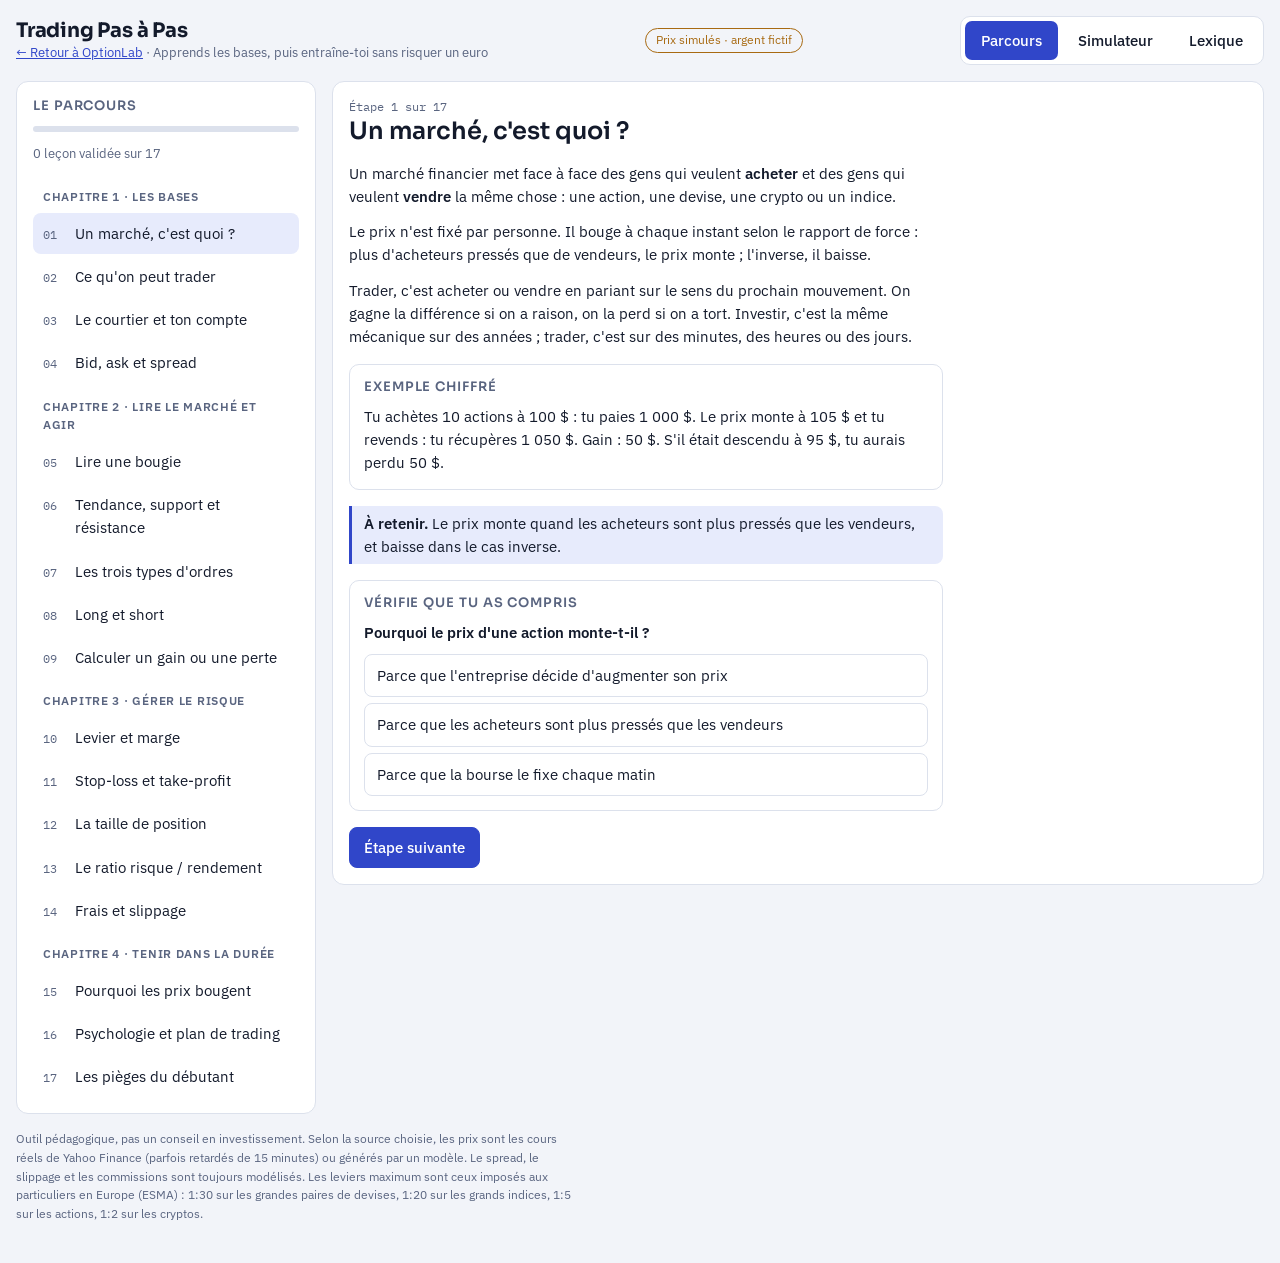
==== frontend/trading.html @ de4be810 "Ajout du simulateur Trading Pas à Pas" ====
<!DOCTYPE html>
<html lang="fr">
<head>
<meta charset="utf-8">
<meta name="viewport" content="width=device-width, initial-scale=1, viewport-fit=cover">
<meta name="description" content="Apprendre les bases du trading pas à pas et s'entraîner sur un simulateur avec les cours réels. Outil éducatif, pas de conseil en investissement.">
<title>Trading Pas à Pas</title>
<link rel="stylesheet" href="https://fonts.googleapis.com/css2?family=Sora:wght@500;600;700&family=IBM+Plex+Sans:wght@400;500;600&family=IBM+Plex+Mono:wght@400;500&display=swap">
<style>
html{-webkit-text-size-adjust:100%}body{margin:0}img{max-width:100%}
/* Layout : un en-tête fin, deux vues (Parcours = liste + leçon ; Simulateur = liste de marchés | graphique + tableaux | ticket d'ordre). */
:root{
  --bg:#f2f4f9; --surface:#ffffff; --ink:#131a2b; --muted:#5a6580; --line:#dce1ec;
  --accent:#3046c9; --accent-soft:#e7ebfc; --on-accent:#ffffff;
  --up:#0b8566; --down:#cf3d36; --warn:#a86a12; --up-soft:#e0f4ee; --down-soft:#fbe7e5;
  --display:"Sora","Segoe UI",system-ui,sans-serif;
  --body:"IBM Plex Sans","Segoe UI",system-ui,sans-serif;
  --mono:"IBM Plex Mono",ui-monospace,Menlo,Consolas,monospace;
}
@media (prefers-color-scheme: dark){ :root:not([data-theme="light"]){
  --bg:#0d1220; --surface:#161d2f; --ink:#e8ecf6; --muted:#94a1be; --line:#273150;
  --accent:#8d9eff; --accent-soft:#202a52; --on-accent:#0d1220;
  --up:#35c69b; --down:#ff7b71; --warn:#f0b860; --up-soft:#12342d; --down-soft:#3d1f22; color-scheme:dark } }
:root[data-theme="dark"]{
  --bg:#0d1220; --surface:#161d2f; --ink:#e8ecf6; --muted:#94a1be; --line:#273150;
  --accent:#8d9eff; --accent-soft:#202a52; --on-accent:#0d1220;
  --up:#35c69b; --down:#ff7b71; --warn:#f0b860; --up-soft:#12342d; --down-soft:#3d1f22; color-scheme:dark }
*{box-sizing:border-box}
body{background:var(--bg);color:var(--ink);font-family:var(--body);font-size:15px;line-height:1.55}
.wrap{max-width:1320px;margin:0 auto;padding-block:16px 40px;padding-left:max(16px,env(safe-area-inset-left,0px));padding-right:max(16px,env(safe-area-inset-right,0px));display:flex;flex-direction:column;gap:16px}
h1,h2,h3{font-family:var(--display);margin:0;text-wrap:balance;line-height:1.2}
h1{font-size:20px;font-weight:700;letter-spacing:-.01em}
h2{font-size:24px;font-weight:600}
h3{font-size:13px;font-weight:600;text-transform:uppercase;letter-spacing:.07em;color:var(--muted)}
p{margin:0}
button{font:inherit;color:inherit;cursor:pointer}
button:focus-visible,input:focus-visible,a:focus-visible{outline:2px solid var(--accent);outline-offset:2px}
.num{font-family:var(--mono);font-variant-numeric:tabular-nums}
.up{color:var(--up)} .down{color:var(--down)} .muted{color:var(--muted)}

header.top{display:flex;flex-wrap:wrap;align-items:center;gap:12px 20px;justify-content:space-between}
.brand{display:flex;flex-direction:column}
.brand small{color:var(--muted);font-size:13px}
nav.views{display:flex;gap:4px;background:var(--surface);border:1px solid var(--line);border-radius:10px;padding:4px}
nav.views button{border:0;background:none;padding:8px 16px;border-radius:7px;font-weight:500}
nav.views button[aria-selected="true"]{background:var(--accent);color:var(--on-accent)}
.sim-tag{font-size:12px;border:1px solid var(--warn);color:var(--warn);border-radius:99px;padding:2px 10px;white-space:nowrap}

[hidden]{display:none!important}
.simview{display:flex;flex-direction:column;gap:16px}
.steps li.chap{font-size:12px;font-weight:600;color:var(--muted);text-transform:uppercase;letter-spacing:.06em;padding:12px 10px 4px}
.key{border-left:3px solid var(--accent);padding:6px 12px;background:var(--accent-soft);border-radius:0 8px 8px 0;max-width:66ch}
details{font-size:13px}
details summary{cursor:pointer;color:var(--accent);font-weight:500}
details dl{margin:8px 0 0;display:grid;grid-template-columns:minmax(110px,auto) 1fr;gap:6px 14px}
details dt{font-weight:600}details dd{margin:0;color:var(--muted)}
.guide{display:flex;flex-wrap:wrap;gap:8px 20px;align-items:center}
.guide ol{list-style:none;margin:0;padding:0;display:flex;flex-wrap:wrap;gap:6px 18px;font-size:13px}
.guide li.ok{color:var(--up)}
.gloss{display:flex;flex-direction:column;gap:14px}
.gloss input{font:inherit;background:var(--bg);color:var(--ink);border:1px solid var(--line);border-radius:8px;padding:9px 12px;max-width:360px;width:100%}
.gloss dl{margin:0;display:grid;grid-template-columns:repeat(auto-fill,minmax(280px,1fr));gap:14px 28px}
.gloss dt{font-weight:600}.gloss dd{margin:0;color:var(--muted)}
.panel{background:var(--surface);border:1px solid var(--line);border-radius:12px;padding:16px;min-width:0}

/* Parcours */
.course{display:grid;grid-template-columns:300px minmax(0,1fr);gap:16px;align-items:start}
.steps{display:flex;flex-direction:column;gap:12px}
.progress{height:6px;background:var(--line);border-radius:99px;overflow:hidden}
.progress i{display:block;height:100%;background:var(--accent);width:0}
.steps ol{list-style:none;margin:0;padding:0;display:flex;flex-direction:column;gap:2px}
.steps li button{width:100%;text-align:left;border:0;background:none;padding:9px 10px;border-radius:8px;display:flex;gap:10px;align-items:baseline}
.steps li button[aria-current="true"]{background:var(--accent-soft)}
.steps .n{font-family:var(--mono);font-size:12px;color:var(--muted);width:22px;flex:none}
.steps .ok{margin-left:auto;color:var(--up);font-weight:600}
.lesson{display:flex;flex-direction:column;gap:16px}
.lesson .body{display:flex;flex-direction:column;gap:12px;max-width:66ch}
.lesson .eyebrow{font-family:var(--mono);font-size:12px;color:var(--muted)}
.lesson b{font-weight:600}
.fig{display:flex;flex-wrap:wrap;gap:16px;align-items:center}
.fig svg{max-width:100%;height:auto;flex:none}
.box{border:1px solid var(--line);border-radius:10px;padding:14px;display:flex;flex-direction:column;gap:10px;max-width:66ch}
.opts{display:flex;flex-direction:column;gap:6px}
.opts button{text-align:left;border:1px solid var(--line);background:var(--surface);border-radius:8px;padding:9px 12px}
.opts button:hover{border-color:var(--accent)}
.opts button.good{border-color:var(--up);background:var(--up-soft)}
.opts button.bad{border-color:var(--down);background:var(--down-soft)}
.row{display:flex;flex-wrap:wrap;gap:8px;align-items:center}
.btn{border:1px solid var(--line);background:var(--surface);border-radius:8px;padding:8px 14px;font-weight:500}
.btn:hover{border-color:var(--accent)}
.btn.primary{background:var(--accent);border-color:var(--accent);color:var(--on-accent)}
.badge{font-size:12px;border-radius:99px;padding:2px 10px;background:var(--accent-soft);color:var(--accent);font-weight:500}
.badge.done{background:var(--up-soft);color:var(--up)}

/* Simulateur */
.account{display:grid;grid-template-columns:repeat(auto-fit,minmax(130px,1fr));gap:12px 20px}
.account div{display:flex;flex-direction:column;min-width:0}
.account span{font-size:12px;color:var(--muted)}
.account strong{font-family:var(--mono);font-variant-numeric:tabular-nums;font-size:17px;font-weight:500}
.sim{display:grid;grid-template-columns:220px minmax(0,1fr) 310px;grid-template-areas:"watch chart ticket" "watch tables ticket";gap:16px;align-items:start}
.watch{grid-area:watch;display:flex;flex-direction:column;gap:10px;padding:12px}
.watch ul{list-style:none;margin:0;padding:0;display:flex;flex-direction:column;gap:2px}
.watch li button{width:100%;border:0;background:none;border-radius:8px;padding:8px;display:grid;grid-template-columns:1fr auto;gap:0 8px;text-align:left}
.watch li button[aria-pressed="true"]{background:var(--accent-soft)}
.watch .nm{font-weight:600} .watch .cl{font-size:12px;color:var(--muted)}
.watch .px{font-family:var(--mono);font-variant-numeric:tabular-nums;text-align:right}
.watch .ch{font-family:var(--mono);font-size:12px;text-align:right}
.chartp{grid-area:chart;display:flex;flex-direction:column;gap:12px}
.chead{display:flex;flex-wrap:wrap;gap:8px 16px;align-items:baseline;justify-content:space-between}
.quote{display:flex;gap:16px;font-family:var(--mono);font-variant-numeric:tabular-nums}
.quote small{font-family:var(--body);color:var(--muted);margin-right:4px}
canvas{width:100%;height:340px;display:block}
.seg{display:inline-flex;border:1px solid var(--line);border-radius:8px;overflow:hidden}
.seg button{border:0;background:var(--surface);padding:6px 11px;font-size:13px;border-left:1px solid var(--line)}
.seg button:first-child{border-left:0}
.seg button[aria-pressed="true"]{background:var(--accent);color:var(--on-accent)}
.seg button:disabled,.watch li button:disabled{opacity:.4;cursor:not-allowed}
.controls{display:flex;flex-wrap:wrap;gap:10px 20px;align-items:center;justify-content:space-between}
.controls label{font-size:12px;color:var(--muted);margin-right:6px}
.event{font-size:13px;border-left:3px solid var(--accent);padding:4px 10px;background:var(--accent-soft);border-radius:0 6px 6px 0}
.ticket{grid-area:ticket;display:flex;flex-direction:column;gap:12px}
.side{display:grid;grid-template-columns:1fr 1fr;gap:6px}
.side button{border:1px solid var(--line);background:var(--surface);border-radius:8px;padding:8px;display:flex;flex-direction:column;align-items:center;font-weight:600}
.side button small{font-family:var(--mono);font-weight:400}
.side button.buy[aria-pressed="true"]{background:var(--up-soft);border-color:var(--up);color:var(--up)}
.side button.sell[aria-pressed="true"]{background:var(--down-soft);border-color:var(--down);color:var(--down)}
.field{display:flex;flex-direction:column;gap:3px}
.field label{font-size:12px;color:var(--muted)}
.field input{font:inherit;font-family:var(--mono);background:var(--bg);color:var(--ink);border:1px solid var(--line);border-radius:8px;padding:8px 10px;width:100%}
.two{display:grid;grid-template-columns:1fr 1fr;gap:8px}
dl.est{margin:0;display:grid;grid-template-columns:1fr auto;gap:4px 12px;font-size:13px}
dl.est dt{color:var(--muted)} dl.est dd{margin:0;font-family:var(--mono);font-variant-numeric:tabular-nums;text-align:right}
.msg{font-size:13px;min-height:1.5em}
.tables{grid-area:tables;display:flex;flex-direction:column;gap:16px}
.tw{overflow-x:auto}
table{border-collapse:collapse;width:100%;font-size:13px}
th{font-weight:500;color:var(--muted);text-align:right;padding:6px 8px;border-bottom:1px solid var(--line);white-space:nowrap}
td{padding:6px 8px;text-align:right;border-bottom:1px solid var(--line);white-space:nowrap;font-family:var(--mono);font-variant-numeric:tabular-nums}
th:first-child,td:first-child{text-align:left}
td.t{font-family:var(--body)}
td .btn{padding:3px 10px;font-size:12px;font-family:var(--body)}
.empty{color:var(--muted);font-size:13px}
footer{color:var(--muted);font-size:12px;max-width:80ch}
@media (max-width:600px){details dl{grid-template-columns:1fr;gap:0}details dd{margin-bottom:8px}}
@media (max-width:1050px){
  .sim{grid-template-columns:minmax(0,1fr);grid-template-areas:"watch" "chart" "ticket" "tables"}
  .watch ul{flex-direction:row;overflow-x:auto;gap:6px;padding-bottom:4px}
  .watch li{flex:none;min-width:150px}
  .course{grid-template-columns:minmax(0,1fr)}
  canvas{height:280px}
}
</style>

</head>
<body>
<div class="wrap">
  <header class="top">
    <div class="brand">
      <h1>Trading Pas à Pas</h1>
      <small><a href="/" style="color:var(--accent)">← Retour à OptionLab</a> · Apprends les bases, puis entraîne-toi sans risquer un euro</small>
    </div>
    <span class="sim-tag" id="srctag">Prix simulés · argent fictif</span>
    <nav class="views" role="tablist" aria-label="Vues">
      <button role="tab" id="tab-parcours" data-view="parcours" aria-selected="true">Parcours</button>
      <button role="tab" id="tab-simulateur" data-view="simulateur" aria-selected="false">Simulateur</button>
      <button role="tab" id="tab-lexique" data-view="lexique" aria-selected="false">Lexique</button>
    </nav>
  </header>

  <!-- PARCOURS -->
  <main id="view-parcours" class="course">
    <aside class="panel steps">
      <h3>Le parcours</h3>
      <div class="progress" aria-hidden="true"><i id="prog"></i></div>
      <div class="muted" id="progtxt" style="font-size:13px"></div>
      <ol id="steplist"></ol>
    </aside>
    <article class="panel lesson" id="lesson"></article>
  </main>

  <!-- SIMULATEUR -->
  <main id="view-lexique" class="panel gloss" hidden>
    <div><h2>Lexique</h2><p class="muted">Tous les mots du trading, expliqués en une phrase.</p></div>
    <input id="gq" type="search" placeholder="Chercher un mot (ex. marge, pip, spread)" aria-label="Chercher un mot">
    <dl id="glist"></dl>
  </main>

  <main id="view-simulateur" class="simview" hidden>
    <section class="panel guide" id="guide"></section>
    <section class="panel account" aria-label="Compte">
      <div><span>Solde</span><strong id="a-bal"></strong></div>
      <div><span>Équité (solde + P&amp;L latent)</span><strong id="a-eq"></strong></div>
      <div><span>P&amp;L latent</span><strong id="a-pnl"></strong></div>
      <div><span>Marge utilisée</span><strong id="a-used"></strong></div>
      <div><span>Marge libre</span><strong id="a-free"></strong></div>
      <div><span>Niveau de marge</span><strong id="a-lvl"></strong></div>
      <details style="grid-column:1/-1"><summary>Comprendre ces chiffres</summary><dl>
        <dt>Solde</dt><dd>L'argent de ton compte, sans compter les positions ouvertes. Il ne change que lorsque tu clôtures un trade ou paies des frais.</dd>
        <dt>Équité</dt><dd>Ce que vaudrait ton compte si tu fermais tout maintenant : solde + P&amp;L latent.</dd>
        <dt>P&amp;L latent</dt><dd>Le gain ou la perte de tes positions encore ouvertes. Il bouge à chaque variation de prix.</dd>
        <dt>Marge utilisée</dt><dd>La somme bloquée par le courtier pour garantir tes positions : valeur de la position ÷ levier.</dd>
        <dt>Marge libre</dt><dd>Équité − marge utilisée. C'est ce qu'il te reste pour ouvrir d'autres positions.</dd>
        <dt>Niveau de marge</dt><dd>Équité ÷ marge utilisée. Sous 100 %, tu ne peux plus rien ouvrir. Sous 50 %, le courtier ferme tout : c'est l'appel de marge.</dd>
      </dl></details>
    </section>

    <div class="sim">
      <aside class="panel watch">
        <h3>Marchés</h3>
        <ul id="watchlist"></ul>
      </aside>

      <section class="panel chartp">
        <div class="chead">
          <div><h2 id="c-name" style="font-size:19px"></h2><span class="muted" id="c-sub" style="font-size:13px"></span></div>
          <div class="quote">
            <span><small>Vente (bid)</small><span id="c-bid" class="down"></span></span>
            <span><small>Achat (ask)</small><span id="c-ask" class="up"></span></span>
            <span><small>Spread</small><span id="c-sp"></span></span>
          </div>
        </div>
        <canvas id="cv" aria-label="Graphique en bougies de 5 minutes"></canvas>
        <div class="controls">
          <div><label>Source des prix</label>
            <span class="seg" id="mode">
              <button data-m="live" aria-pressed="false" disabled>Cours réels</button><button data-m="replay" aria-pressed="false" disabled>Replay réel</button><button data-m="sim" aria-pressed="true">Simulé</button>
            </span>
          </div>
          <div id="speedbox"><label>Vitesse</label>
            <span class="seg" id="speed">
              <button data-s="0">Pause</button><button data-s="1">1 min/s</button><button data-s="5">5 min/s</button><button data-s="30">30 min/s</button>
            </span>
          </div>
          <div id="scenbox"><label>Scénario sur ce marché</label>
            <span class="seg" id="scen">
              <button data-k="trend">Tendance</button><button data-k="news">Annonce</button><button data-k="crash">Krach</button><button data-k="calm">Calme</button>
            </span>
          </div>
          <span class="num muted" id="clock" style="font-size:13px"></span>
        </div>
        <p class="muted" id="modenote" style="font-size:13px">Recherche des cours réels…</p>
        <div class="event" id="event" aria-live="polite">Le marché tourne. Choisis un marché à gauche et passe ton premier ordre à droite.</div>
      </section>

      <aside class="panel ticket">
        <h3>Passer un ordre</h3>
        <div class="side">
          <button class="buy" id="t-buy" aria-pressed="true">Acheter<small id="t-ask"></small></button>
          <button class="sell" id="t-sell" aria-pressed="false">Vendre<small id="t-bid"></small></button>
        </div>
        <span class="seg" id="otype" style="align-self:flex-start">
          <button data-t="market" aria-pressed="true">Au marché</button><button data-t="limit" aria-pressed="false">Limite</button><button data-t="stop" aria-pressed="false">Stop</button>
        </span>
        <div class="field"><label for="t-qty" id="t-qtyl">Quantité</label><input id="t-qty" inputmode="decimal"></div>
        <div class="field" id="t-pxf" hidden><label for="t-px">Prix de déclenchement</label><input id="t-px" inputmode="decimal"></div>
        <div class="two">
          <div class="field"><label for="t-sl">Stop-loss (optionnel)</label><input id="t-sl" inputmode="decimal"></div>
          <div class="field"><label for="t-tp">Take-profit (optionnel)</label><input id="t-tp" inputmode="decimal"></div>
        </div>
        <button class="btn" id="t-size">Calculer la taille pour risquer 1 %</button>
        <dl class="est">
          <dt>Valeur de la position</dt><dd id="e-not"></dd>
          <dt id="e-ml">Marge requise</dt><dd id="e-mar"></dd>
          <dt>Commission</dt><dd id="e-com"></dd>
          <dt>Coût du spread</dt><dd id="e-spc"></dd>
          <dt>Perte si le stop est touché</dt><dd id="e-risk"></dd>
        </dl>
        <button class="btn primary" id="t-go">Envoyer l'ordre</button>
        <button class="btn" id="t-apply" hidden>Appliquer SL / TP à ma position</button>
        <div class="msg" id="t-msg" aria-live="polite"></div>
        <details><summary>Comment remplir ce ticket ?</summary><dl style="grid-template-columns:1fr;gap:0">
          <dt>1. Le sens</dt><dd style="margin-bottom:8px">Acheter si tu penses que le prix va monter, Vendre si tu penses qu'il va baisser.</dd>
          <dt>2. Le type</dt><dd style="margin-bottom:8px">Au marché : tout de suite. Limite : à un meilleur prix que l'actuel. Stop : si le prix franchit un niveau.</dd>
          <dt>3. Le stop-loss</dt><dd style="margin-bottom:8px">Le prix où tu acceptes d'avoir eu tort. Sous le prix pour un achat, au-dessus pour une vente.</dd>
          <dt>4. La quantité</dt><dd style="margin-bottom:8px">Clique sur « Calculer la taille » : elle est choisie pour que le stop te coûte 1 % du compte.</dd>
          <dt>5. Le take-profit</dt><dd>Ton objectif de gain. Vise au moins deux fois la distance du stop.</dd>
        </dl></details>
      </aside>

      <div class="tables">
        <section class="panel"><div class="row" style="justify-content:space-between;margin-bottom:8px"><h3>Positions ouvertes</h3></div><div class="tw" id="postab"></div></section>
        <section class="panel"><h3 style="margin-bottom:8px">Ordres en attente</h3><div class="tw" id="ordtab"></div></section>
        <section class="panel"><div class="row" style="justify-content:space-between;margin-bottom:8px"><h3>Journal de trading</h3><button class="btn" id="reset" style="font-size:12px;padding:4px 10px">Remettre le compte à 10 000 $</button></div><div class="tw" id="jtab"></div></section>
      </div>
    </div>
  </main>

  <footer>Outil pédagogique, pas un conseil en investissement. Selon la source choisie, les prix sont les cours réels de Yahoo Finance (parfois retardés de 15 minutes) ou générés par un modèle. Le spread, le slippage et les commissions sont toujours modélisés. Les leviers maximum sont ceux imposés aux particuliers en Europe (ESMA) : 1:30 sur les grandes paires de devises, 1:20 sur les grands indices, 1:5 sur les actions, 1:2 sur les cryptos.</footer>
</div>

<script>
"use strict";
const $=id=>document.getElementById(id);
const store={get(k,d){try{const v=localStorage.getItem(k);return v?JSON.parse(v):d}catch(e){return d}},set(k,v){try{localStorage.setItem(k,JSON.stringify(v))}catch(e){}}};

/* ---------- Marchés ---------- */
const INS=[
 {id:"AAPL",name:"Apple",cls:"Action",p0:230,vol:.28,sp:2,lev:5,com:.001,step:1,dec:2,unit:"actions",q0:10},
 {id:"NVDA",name:"Nvidia",cls:"Action",p0:140,vol:.45,sp:2.5,lev:5,com:.001,step:1,dec:2,unit:"actions",q0:10},
 {id:"SPX",name:"S&P 500",cls:"Indice (CFD)",p0:6000,vol:.15,sp:1,lev:20,com:0,step:.1,dec:1,unit:"contrats",q0:1},
 {id:"EURUSD",name:"EUR/USD",cls:"Forex",p0:1.085,vol:.07,sp:.8,lev:30,com:0,step:1000,dec:5,unit:"unités (100 000 = 1 lot)",q0:10000},
 {id:"GBPUSD",name:"GBP/USD",cls:"Forex",p0:1.27,vol:.08,sp:1.2,lev:30,com:0,step:1000,dec:5,unit:"unités (100 000 = 1 lot)",q0:10000},
 {id:"BTCUSD",name:"Bitcoin",cls:"Crypto",p0:95000,vol:.55,sp:4,lev:2,com:.001,step:.001,dec:1,unit:"BTC",q0:.05},
 {id:"ETHUSD",name:"Ethereum",cls:"Crypto",p0:3200,vol:.7,sp:5,lev:2,com:.001,step:.01,dec:2,unit:"ETH",q0:1}
];
const M={};
const gauss=()=>{let u=0,v=0;while(!u)u=Math.random();v=Math.random();return Math.sqrt(-2*Math.log(u))*Math.cos(2*Math.PI*v)};
const CAND=5, HIST=80, START=9*60+30;
const S={bal:10000,pos:{},orders:[],journal:[],sel:"AAPL",speed:1,tick:0,side:1,type:"market",oid:1,dirty:true};
let flags=store.get("tpp-flags",{}), done=store.get("tpp-done",{});

let MODE="sim",HAVE=false,T0=0;const DATA={};
const YT={AAPL:"AAPL",NVDA:"NVDA",SPX:"^GSPC",EURUSD:"EURUSD=X",GBPUSD:"GBPUSD=X",BTCUSD:"BTC-USD",ETHUSD:"ETH-USD"};
const dfull=new Intl.DateTimeFormat("fr-FR",{timeZone:"Europe/Paris",weekday:"short",day:"numeric",month:"short",hour:"2-digit",minute:"2-digit"});
const dhm=new Intl.DateTimeFormat("fr-FR",{timeZone:"Europe/Paris",hour:"2-digit",minute:"2-digit"});
function initMarket(i){M[i.id]=Object.assign({},i,{sig:i.vol/Math.sqrt(252*390)});resetMarket(M[i.id])}
function resetMarket(m){
  Object.assign(m,{mid:m.p0,volM:1,drift:0,sd:0,sv:1,st:0,candles:[],cur:null,ri:0,lastT:0,gap:false});
  const d=DATA[m.id];
  if(MODE==="sim"){for(let t=-HIST*CAND;t<0;t++)stepPrice(m,t)}
  else if(d){let end=d.t.length;if(MODE==="replay"){end=0;while(end<d.t.length&&d.t[end]<=T0)end++;end=Math.max(1,end)}
    for(;m.ri<end;m.ri++)applyBar(m,m.ri)}
  else{quote(m);m.cur={t:0,lab:"",o:m.mid,h:m.mid,l:m.mid,c:m.mid}}
  m.open=m.mid;
}
/* Une bougie réelle d'une minute : met à jour la bougie de 5 min affichée et renvoie les prix traversés dans l'ordre. */
function applyBar(m,i){
  const d=DATA[m.id],t=d.t[i],o=d.o[i],h=d.h[i],l=d.l[i],c=d.c[i],b=Math.floor(t/300);
  if(!m.cur||m.cur.b!==b){if(m.cur)m.candles.push(m.cur);if(m.candles.length>300)m.candles.shift();m.cur={b,t,lab:dhm.format(new Date(b*300000)),o,h,l,c}}
  else{m.cur.h=Math.max(m.cur.h,h);m.cur.l=Math.min(m.cur.l,l);m.cur.c=c}
  const v=(h-l)/(c*m.sig*1.6);m.volM=Math.min(4,Math.max(.7,.7*m.volM+.3*(v||.7)));
  m.gap=m.lastT>0&&t-m.lastT>1800;m.lastT=t;m.mid=c;quote(m);
  return c>=o?[o,l,h,c]:[o,h,l,c];
}
function feed(m,i,closeOnly){const ps=applyBar(m,i);for(const p of closeOnly?[ps[3]]:ps){m.mid=p;quote(m);processMarket(m)}}
function replayTick(){
  const s=M[S.sel],ds=DATA[s.id];
  if(s.ri>=ds.t.length){setSpeed(0);say("Fin de l'historique disponible pour "+s.name+". Choisis un autre marché ou repasse en cours réels.");return false}
  S.now=ds.t[s.ri];
  for(const i of INS){const m=M[i.id],d=DATA[i.id];if(!d)continue;while(m.ri<d.t.length&&d.t[m.ri]<=S.now){feed(m,m.ri);m.ri++}}
  if(s.gap)say("Nouvelle séance sur "+s.name+" : le prix rouvre à "+px(s,s.mid)+". L'écart avec la clôture précédente est un gap réel.");
  return true;
}
const closed=m=>MODE==="live"&&S.now-m.lastT>1800;
const CLOSEDMSG="Ce marché est fermé en ce moment : aucun ordre au marché ne peut être exécuté. Choisis une crypto (ouverte 24 h/24), place un ordre limite, ou passe en Replay réel.";
function stepPrice(m,t){
  m.volM=Math.min(4,Math.max(.4,m.volM+.04*(1-m.volM)+.05*gauss()));
  if(Math.random()<.005)m.drift=m.sig*.05*gauss();
  let r=m.drift+m.sig*m.volM*(m.st>0?m.sv:1)*gauss();
  if(m.st>0){r+=m.sd;m.st--}
  if(Math.random()<.002){r+=m.sig*(4+6*Math.random())*(Math.random()<.5?-1:1);m.volM=Math.min(4,m.volM+1)}
  m.mid*=Math.exp(r);
  quote(m);
  if(!m.cur||t%CAND===0){if(m.cur)m.candles.push(m.cur);if(m.candles.length>300)m.candles.shift();m.cur={t,lab:hhmm(t),o:m.mid,h:m.mid,l:m.mid,c:m.mid}}
  m.cur.h=Math.max(m.cur.h,m.mid);m.cur.l=Math.min(m.cur.l,m.mid);m.cur.c=m.mid;
}
function quote(m){const hs=m.mid*m.sp/2e4*Math.max(.7,m.volM*(m.st>0?m.sv:1));m.bid=m.mid-hs;m.ask=m.mid+hs}

/* ---------- Formats ---------- */
const money=n=>(n<0?"−":"")+Math.abs(n).toLocaleString("fr-FR",{minimumFractionDigits:2,maximumFractionDigits:2})+" $";
const px=(m,v)=>v==null?"":v.toLocaleString("fr-FR",{minimumFractionDigits:m.dec,maximumFractionDigits:m.dec});
const stepDec=m=>(String(m.step).split(".")[1]||"").length;
const rq=(m,q)=>+(Math.round(q/m.step)*m.step).toFixed(stepDec(m));
const qf=(m,q)=>Math.abs(q).toLocaleString("fr-FR",{maximumFractionDigits:stepDec(m)});
const parse=s=>{const v=parseFloat(String(s).replace(/\s/g,"").replace(",","."));return isFinite(v)?v:NaN};
const clock=t=>{if(MODE!=="sim")return dfull.format(new Date(S.now*1000));const mn=START+t,d=Math.floor(mn/1440)+1,h=Math.floor(mn%1440/60),mi=mn%60;return "Jour "+d+" · "+String(h).padStart(2,"0")+":"+String(mi).padStart(2,"0")};
const hhmm=t=>{const mn=((START+t)%1440+1440)%1440;return String(Math.floor(mn/60)).padStart(2,"0")+":"+String(mn%60).padStart(2,"0")};

/* ---------- Compte ---------- */
const upnl=(m,p)=>p.q>0?(m.bid-p.avg)*p.q:(m.ask-p.avg)*p.q;
const totalPnl=()=>Object.keys(S.pos).reduce((a,k)=>a+upnl(M[k],S.pos[k]),0);
const equity=()=>S.bal+totalPnl();
const used=()=>Object.keys(S.pos).reduce((a,k)=>a+Math.abs(S.pos[k].q)*M[k].mid/M[k].lev,0);
function marginAfter(m,q){const p=S.pos[m.id],old=p?p.q:0,nw=old+q;return used()-Math.abs(old)*m.mid/m.lev+Math.abs(nw)*m.mid/m.lev}
function reduces(m,q){const p=S.pos[m.id];return p&&Math.sign(p.q)!==Math.sign(q)&&Math.abs(q)<=Math.abs(p.q)+1e-9}
function flag(k){if(!flags[k]){flags[k]=1;store.set("tpp-flags",flags);renderCourse();renderGuide()}}
function say(t){$("event").textContent=clock(S.tick)+" — "+t}

function exec(m,q,base,reason,slip){
  const sg=Math.sign(q);
  const fill=base+(slip?sg*m.mid*m.sp/1e4*.5*Math.random()*m.volM:0);
  const com=m.com?Math.max(1,Math.abs(q)*fill*m.com):0;
  const p=S.pos[m.id];let pnl=null;const avg0=p?p.avg:0,not=Math.abs(q)*fill;
  if(!p)S.pos[m.id]={q,avg:fill,sl:null,tp:null};
  else if(Math.sign(p.q)===sg){p.avg=(p.avg*p.q+fill*q)/(p.q+q);p.q=rq(m,p.q+q)}
  else{
    const c=Math.min(Math.abs(q),Math.abs(p.q));pnl=(fill-p.avg)*c*Math.sign(p.q);S.bal+=pnl;
    const rest=rq(m,p.q+q);
    if(Math.abs(rest)<1e-9)delete S.pos[m.id];
    else if(Math.sign(rest)===Math.sign(p.q))p.q=rest;
    else S.pos[m.id]={q:rest,avg:fill,sl:null,tp:null};
  }
  S.bal-=com;
  S.journal.unshift({t:S.tick,ts:clock(),id:m.id,q,fill,com,pnl,reason});if(S.journal.length>60)S.journal.pop();
  S.dirty=true;
  const u=m.cls==="Forex"?"":" "+(m.unit.split(" ")[0]),comT=com?" Commission : "+money(com)+".":" Pas de commission : le courtier se paie avec le spread.";
  if(pnl===null){const per=m.cls==="Forex"?"Chaque pip (0,0001) te fait gagner ou perdre "+money(Math.abs(q)*.0001):"Chaque variation de "+(m.dec>=2?"1 $":"1 point")+" du prix te fait gagner ou perdre "+money(Math.abs(q));
    S.exp="Tu as "+(sg>0?"acheté ":"vendu à découvert ")+qf(m,q)+u+" "+m.name+" à "+px(m,fill)+". Valeur de la position : "+money(not)+", marge bloquée : "+money(not/m.lev)+" (levier 1:"+m.lev+")."+comT+" "+per+". Ton P&L démarre en négatif : c'est le spread."}
  else S.exp="Tu as "+(sg>0?"racheté ":"vendu ")+qf(m,q)+u+" "+m.name+" à "+px(m,fill)+" (entrée à "+px(m,avg0)+"). Résultat : "+(sg<0?"("+px(m,fill)+" − "+px(m,avg0)+")":"("+px(m,avg0)+" − "+px(m,fill)+")")+" × "+qf(m,q)+" = "+money(pnl)+"."+comT+" Ce résultat est maintenant dans ton solde.";
  if(pnl!==null)flag("close");
  const np=S.pos[m.id];if(np&&np.q<0)flag("short");
  if(Object.keys(S.pos).reduce((a,k)=>a+Math.abs(S.pos[k].q)*M[k].mid,0)>equity())flag("lev");
  return fill;
}
function setProt(m,sl,tp){const p=S.pos[m.id];if(!p)return;if(sl!=null){p.sl=sl;flag("sltp")}if(tp!=null)p.tp=tp;S.dirty=true}

function processMarket(m){
  for(const o of S.orders.slice()){
    if(o.id!==m.id)continue;
    const buy=o.q>0;let hit=false,base=0,slip=false;
    if(o.type==="limit"){if(buy?m.ask<=o.px:m.bid>=o.px){hit=true;base=o.px}}
    else{if(buy?m.ask>=o.px:m.bid<=o.px){hit=true;base=buy?Math.max(m.ask,o.px):Math.min(m.bid,o.px);slip=true}}
    if(!hit)continue;
    S.orders.splice(S.orders.indexOf(o),1);S.dirty=true;
    if(!reduces(m,o.q)&&marginAfter(m,o.q)>equity()){say("Ordre "+(o.type==="limit"?"limite":"stop")+" sur "+m.name+" annulé : marge insuffisante au déclenchement.");continue}
    const f=exec(m,o.q,base,o.type==="limit"?"Ordre limite":"Ordre stop",slip);
    const p=S.pos[m.id];if(p&&Math.sign(p.q)===Math.sign(o.q))setProt(m,o.sl,o.tp);
    say("Ordre "+(o.type==="limit"?"limite":"stop")+" déclenché. "+S.exp);
  }
  const p=S.pos[m.id];if(!p)return;
  const long=p.q>0,ref=long?m.bid:m.ask;
  if(p.sl!=null&&(long?ref<=p.sl:ref>=p.sl)){
    const sl=p.sl,f=exec(m,-p.q,ref,"Stop-loss",true);
    say("Stop-loss touché sur "+m.name+" (stop demandé à "+px(m,sl)+", obtenu à "+px(m,f)+" : l'écart est le slippage). "+S.exp);
  }else if(p.tp!=null&&(long?ref>=p.tp:ref<=p.tp)){
    exec(m,-p.q,p.tp,"Take-profit",false);say("Take-profit atteint sur "+m.name+". "+S.exp);
  }
}
function checkMargin(){
  const u=used();if(u<=0)return;
  if(equity()/u<.5){
    for(const k of Object.keys(S.pos)){const m=M[k],p=S.pos[k];exec(m,-p.q,p.q>0?m.bid:m.ask,"Liquidation",true)}
    S.orders=[];S.dirty=true;
    say("Appel de marge : ton équité est passée sous 50 % de la marge utilisée. Le courtier a fermé toutes tes positions.");
  }
}

/* ---------- Boucle ---------- */
let acc=0;
setInterval(()=>{
  acc+=S.speed*.1;let n=0;
  if(MODE==="live"){acc=0;return}
  while(acc>=1&&n<10){acc--;n++;if(MODE==="sim"){for(const i of INS){stepPrice(M[i.id],S.tick);processMarket(M[i.id])}}else if(!replayTick()){acc=0;break}S.tick++;checkMargin()}
  if(n&&!$("view-simulateur").hidden)render();
},100);

/* ---------- Rendu simulateur ---------- */
function buildWatch(){
  $("watchlist").innerHTML=INS.map(i=>`<li><button data-id="${i.id}" aria-pressed="${i.id===S.sel}"${MODE!=="sim"&&!DATA[i.id]?" disabled":""}><span class="nm">${i.name}</span><span class="px" id="w-px-${i.id}"></span><span class="cl">${i.cls}</span><span class="ch" id="w-ch-${i.id}"></span></button></li>`).join("");
}
function render(){
  const m=M[S.sel];
  for(const i of INS){const x=M[i.id],ch=(x.mid/x.open-1)*100;$("w-px-"+i.id).textContent=px(x,x.mid);const e=$("w-ch-"+i.id);e.textContent=(ch>=0?"+":"−")+Math.abs(ch).toFixed(2).replace(".",",")+" %";e.className="ch "+(ch>=0?"up":"down")}
  const eq=equity(),u=used(),pl=totalPnl();
  $("a-bal").textContent=money(S.bal);$("a-eq").textContent=money(eq);
  $("a-pnl").textContent=money(pl);$("a-pnl").className=pl>=0?"up":"down";
  $("a-used").textContent=money(u);$("a-free").textContent=money(eq-u);
  const lv=$("a-lvl");lv.textContent=u>0?Math.round(eq/u*100).toLocaleString("fr-FR")+" %":"—";lv.className=u>0&&eq/u<1?"down":"";
  $("c-name").textContent=m.name;$("c-sub").textContent=m.cls+" · levier max 1:"+m.lev+" · bougies de 5 min"+(MODE==="live"?(closed(m)?" · marché fermé, dernier cours "+dfull.format(new Date(m.lastT*1000)):" · cours réel de "+dhm.format(new Date(m.lastT*1000))):MODE==="replay"?" · replay de cours réels":" · prix simulés");
  $("c-bid").textContent=px(m,m.bid);$("c-ask").textContent=px(m,m.ask);$("c-sp").textContent=px(m,m.ask-m.bid);
  $("t-ask").textContent=px(m,m.ask);$("t-bid").textContent=px(m,m.bid);
  $("clock").textContent=clock(S.tick);
  draw();estimate();tables();
}
function draw(){
  const m=M[S.sel],c=$("cv"),g=c.getContext("2d"),dpr=window.devicePixelRatio||1,W=c.clientWidth,H=c.clientHeight;
  if(!W)return;
  if(c.width!==Math.round(W*dpr)||c.height!==Math.round(H*dpr)){c.width=Math.round(W*dpr);c.height=Math.round(H*dpr)}
  g.setTransform(dpr,0,0,dpr,0,0);g.clearRect(0,0,W,H);
  const cs=getComputedStyle(document.documentElement),col=n=>cs.getPropertyValue(n).trim();
  const padR=70,padB=22,padT=10,pw=W-padR,ph=H-padT-padB;
  const n=Math.max(20,Math.min(Math.floor(pw/9),m.candles.length));
  const data=m.candles.slice(-n).concat([m.cur]);
  let lo=Infinity,hi=-Infinity;for(const d of data){lo=Math.min(lo,d.l);hi=Math.max(hi,d.h)}
  const p=S.pos[m.id];if(p){lo=Math.min(lo,p.avg);hi=Math.max(hi,p.avg)}
  const pad=(hi-lo)*.08||m.mid*.001;lo-=pad;hi+=pad;
  const y=v=>padT+(hi-v)/(hi-lo)*ph,bw=pw/data.length;
  g.font="11px "+(col("--mono")||"monospace");g.textBaseline="middle";
  g.strokeStyle=col("--line");g.fillStyle=col("--muted");g.lineWidth=1;
  for(let i=0;i<=4;i++){const v=lo+(hi-lo)*i/4,yy=Math.round(y(v))+.5;g.beginPath();g.moveTo(0,yy);g.lineTo(pw,yy);g.stroke();g.textAlign="left";g.fillText(px(m,v),pw+6,Math.min(H-padB-6,Math.max(8,yy)))}
  g.textAlign="center";g.textBaseline="alphabetic";
  const every=Math.ceil(70/bw);
  data.forEach((d,i)=>{if(i%every===0&&i*bw>20&&i*bw<pw-20)g.fillText(d.lab,i*bw+bw/2,H-6)});
  const upc=col("--up"),dnc=col("--down");
  data.forEach((d,i)=>{const x=i*bw+bw/2,cc=d.c>=d.o?upc:dnc;g.strokeStyle=cc;g.fillStyle=cc;
    g.beginPath();g.moveTo(Math.round(x)+.5,y(d.h));g.lineTo(Math.round(x)+.5,y(d.l));g.stroke();
    const t=y(Math.max(d.o,d.c)),b=y(Math.min(d.o,d.c));g.fillRect(x-bw*.32,t,bw*.64,Math.max(1,b-t))});
  const line=(v,c2,label,dash)=>{if(v==null||v<lo||v>hi)return;const yy=Math.round(y(v))+.5;g.save();g.strokeStyle=c2;g.setLineDash(dash||[]);g.beginPath();g.moveTo(0,yy);g.lineTo(pw,yy);g.stroke();g.restore();g.fillStyle=c2;g.textAlign="left";g.textBaseline="bottom";g.fillText(label,4,yy-2)};
  if(p){line(p.avg,col("--accent"),"Prix d'entrée "+px(m,p.avg));line(p.sl,dnc,"Stop-loss "+px(m,p.sl),[5,4]);line(p.tp,upc,"Take-profit "+px(m,p.tp),[5,4])}
  for(const o of S.orders)if(o.id===m.id)line(o.px,col("--muted"),(o.type==="limit"?"Limite ":"Stop ")+(o.q>0?"achat ":"vente ")+px(m,o.px),[2,4]);
  const yy=y(m.mid);g.fillStyle=col("--ink");g.fillRect(pw+2,yy-9,padR-4,18);g.fillStyle=col("--surface");g.textAlign="left";g.textBaseline="middle";g.fillText(px(m,m.mid),pw+6,yy);
}
function ticket(){
  const m=M[S.sel],qty=parse($("t-qty").value),p=parse($("t-px").value),sl=parse($("t-sl").value),tp=parse($("t-tp").value);
  const ref=S.type==="market"?(S.side>0?m.ask:m.bid):p;
  return {m,qty,p,sl,tp,ref};
}
function estimate(){
  const {m,qty,sl,ref}=ticket(),ok=qty>0&&ref>0;
  $("e-ml").textContent="Marge requise (levier 1:"+m.lev+")";
  $("e-not").textContent=ok?money(qty*ref):"—";
  $("e-mar").textContent=ok?money(qty*ref/m.lev):"—";
  $("e-com").textContent=ok?(m.com?money(Math.max(1,qty*ref*m.com)):"0,00 $ (payée via le spread)"):"—";
  $("e-spc").textContent=qty>0?money(qty*(m.ask-m.bid)):"—";
  const r=$("e-risk");
  if(ok&&sl>0){const loss=Math.abs(ref-sl)*qty,pc=loss/equity()*100;r.textContent=money(loss)+" ("+pc.toFixed(1).replace(".",",")+" % du compte)";r.className=pc>2?"down":""}
  else{r.textContent="pas de stop";r.className="muted"}
  $("t-apply").hidden=!S.pos[m.id];
}
let sig="";
function tables(){
  const ks=Object.keys(S.pos);
  const s2=JSON.stringify([ks.map(k=>[k,S.pos[k].q,S.pos[k].sl,S.pos[k].tp,S.pos[k].avg]),S.orders.map(o=>o.oid),S.journal.length&&S.journal[0].t+S.journal[0].id+S.journal.length]);
  if(s2!==sig||S.dirty){sig=s2;S.dirty=false;
    $("postab").innerHTML=ks.length?`<table><tr><th>Marché</th><th>Sens</th><th>Quantité</th><th>Prix d'entrée</th><th>Prix actuel</th><th>Stop-loss</th><th>Take-profit</th><th>P&amp;L latent</th><th></th></tr>`+ks.map(k=>{const m=M[k],p=S.pos[k];return `<tr><td class="t">${m.name}</td><td class="t ${p.q>0?"up":"down"}">${p.q>0?"Long (achat)":"Short (vente)"}</td><td>${qf(m,p.q)}</td><td>${px(m,p.avg)}</td><td id="pp-${k}"></td><td>${p.sl!=null?px(m,p.sl):"—"}</td><td>${p.tp!=null?px(m,p.tp):"—"}</td><td id="pl-${k}"></td><td><button class="btn" data-close="${k}">Clôturer</button></td></tr>`}).join("")+"</table>":`<p class="empty">Aucune position. Achète si tu penses que le prix va monter, vends si tu penses qu'il va baisser.</p>`;
    $("ordtab").innerHTML=S.orders.length?`<table><tr><th>Marché</th><th>Type</th><th>Sens</th><th>Quantité</th><th>Prix</th><th></th></tr>`+S.orders.map(o=>{const m=M[o.id];return `<tr><td class="t">${m.name}</td><td class="t">${o.type==="limit"?"Limite":"Stop"}</td><td class="t ${o.q>0?"up":"down"}">${o.q>0?"Achat":"Vente"}</td><td>${qf(m,o.q)}</td><td>${px(m,o.px)}</td><td><button class="btn" data-cancel="${o.oid}">Annuler</button></td></tr>`}).join("")+"</table>":`<p class="empty">Aucun ordre en attente. Les ordres limite et stop attendent ici que le prix les atteigne.</p>`;
    $("jtab").innerHTML=S.journal.length?`<table><tr><th>Heure</th><th>Marché</th><th>Opération</th><th>Quantité</th><th>Prix obtenu</th><th>Frais</th><th>P&amp;L réalisé</th></tr>`+S.journal.map(j=>{const m=M[j.id];return `<tr><td>${j.ts}</td><td class="t">${m.name}</td><td class="t">${j.reason} · ${j.q>0?"achat":"vente"}</td><td>${qf(m,j.q)}</td><td>${px(m,j.fill)}</td><td>${money(j.com)}</td><td class="${j.pnl==null?"muted":j.pnl>=0?"up":"down"}">${j.pnl==null?"—":money(j.pnl)}</td></tr>`}).join("")+"</table>":`<p class="empty">Chaque exécution s'inscrit ici avec le prix réellement obtenu, les frais et le résultat.</p>`;
  }
  for(const k of ks){const m=M[k],p=S.pos[k],a=$("pp-"+k),b=$("pl-"+k);if(!a)continue;a.textContent=px(m,p.q>0?m.bid:m.ask);const v=upnl(m,p);b.textContent=money(v);b.className=v>=0?"up":"down"}
}

/* ---------- Ticket ---------- */
function msg(t,bad){const e=$("t-msg");e.textContent=t;e.className="msg "+(bad?"down":"up")}
function checkProt(side,ref,sl,tp,m){
  if(!isNaN(sl)&&(side>0?sl>=ref:sl<=ref))return "Le stop-loss doit être "+(side>0?"sous":"au-dessus du")+" le prix d'entrée ("+px(m,ref)+").".replace("sous le","sous le").replace("du le","du");
  if(!isNaN(tp)&&(side>0?tp<=ref:tp>=ref))return "Le take-profit doit être "+(side>0?"au-dessus du":"sous le")+" prix d'entrée ("+px(m,ref)+").";
  return null;
}
function send(){
  const {m,qty,p,sl,tp,ref}=ticket();
  if(S.type==="market"&&closed(m))return msg(CLOSEDMSG,1);
  if(!(qty>0))return msg("Indique une quantité positive.",1);
  const q=rq(m,qty)*S.side;if(!q)return msg("Quantité minimale : "+m.step.toLocaleString("fr-FR")+".",1);
  if(S.type!=="market"){
    if(!(p>0))return msg("Indique le prix de déclenchement.",1);
    const buy=S.side>0;
    if(S.type==="limit"&&(buy?p>=m.ask:p<=m.bid))return msg("Une limite "+(buy?"d'achat se place sous":"de vente se place au-dessus du")+" prix actuel. Sinon, utilise un ordre au marché.",1);
    if(S.type==="stop"&&(buy?p<=m.ask:p>=m.bid))return msg("Un stop "+(buy?"d'achat se place au-dessus du":"de vente se place sous le")+" prix actuel.",1);
  }
  const e=checkProt(S.side,ref,sl,tp,m);if(e)return msg(e,1);
  if(!reduces(m,q)){const need=marginAfter(m,q),eq=equity();if(need>eq)return msg("Marge insuffisante : il faudrait "+money(need)+" de marge au total, ton équité est de "+money(eq)+". Réduis la quantité.",1)}
  const s=isNaN(sl)?null:sl,t=isNaN(tp)?null:tp;
  if(S.type==="market"){
    const f=exec(m,q,S.side>0?m.ask:m.bid,"Au marché",true);flag("market");
    const np=S.pos[m.id];if(np&&Math.sign(np.q)===S.side)setProt(m,s,t);
    msg((S.side>0?"Acheté ":"Vendu ")+qf(m,q)+" "+m.name+" à "+px(m,f)+". L'explication est sous le graphique.");say(S.exp);
  }else{
    S.orders.push({oid:S.oid++,id:m.id,q,type:S.type,px:p,sl:s,tp:t});S.dirty=true;if(S.type==="limit")flag("limit");if(s!=null)flag("sltp");
    msg("Ordre "+(S.type==="limit"?"limite":"stop")+" placé à "+px(m,p)+". Il attend que le prix l'atteigne.");
  }
  render();
}
function selectIns(id){
  S.sel=id;const m=M[id];
  document.querySelectorAll("#watchlist button").forEach(b=>b.setAttribute("aria-pressed",b.dataset.id===id));
  $("t-qty").value=String(m.q0).replace(".",",");$("t-px").value="";$("t-sl").value="";$("t-tp").value="";
  $("t-qtyl").textContent="Quantité en "+m.unit;msg("");render();
}
function setSide(s){S.side=s;$("t-buy").setAttribute("aria-pressed",s>0);$("t-sell").setAttribute("aria-pressed",s<0);estimate()}
function setType(t){S.type=t;document.querySelectorAll("#otype button").forEach(b=>b.setAttribute("aria-pressed",b.dataset.t===t));$("t-pxf").hidden=t==="market";estimate()}
function setSpeed(s){S.speed=s;document.querySelectorAll("#speed button").forEach(b=>b.setAttribute("aria-pressed",+b.dataset.s===s))}

$("watchlist").addEventListener("click",e=>{const b=e.target.closest("button");if(b)selectIns(b.dataset.id)});
$("t-buy").onclick=()=>setSide(1);$("t-sell").onclick=()=>setSide(-1);
$("otype").addEventListener("click",e=>{const b=e.target.closest("button");if(b)setType(b.dataset.t)});
$("speed").addEventListener("click",e=>{const b=e.target.closest("button");if(b)setSpeed(+b.dataset.s)});
["t-qty","t-px","t-sl","t-tp"].forEach(i=>$(i).addEventListener("input",estimate));
$("t-go").onclick=send;
$("t-size").onclick=()=>{const {m,sl,ref}=ticket();if(!(sl>0)||!(ref>0)||sl===ref)return msg("Renseigne d'abord un stop-loss : la taille se calcule à partir de la distance jusqu'au stop.",1);
  const q=Math.floor(.01*equity()/Math.abs(ref-sl)/m.step)*m.step;if(q<=0)return msg("Ton stop est trop loin pour risquer seulement 1 % avec la quantité minimale.",1);
  $("t-qty").value=String(rq(m,q)).replace(".",",");estimate();flag("size");msg("Avec cette taille, tu perds environ 1 % du compte si le stop est touché.")};
$("t-apply").onclick=()=>{const m=M[S.sel],p=S.pos[m.id];if(!p)return;const sl=parse($("t-sl").value),tp=parse($("t-tp").value);
  if(isNaN(sl)&&isNaN(tp))return msg("Indique un stop-loss ou un take-profit.",1);
  const e=checkProt(Math.sign(p.q),p.q>0?m.bid:m.ask,sl,tp,m);if(e)return msg(e.replace("prix d'entrée","prix actuel"),1);
  setProt(m,isNaN(sl)?null:sl,isNaN(tp)?null:tp);msg("Protection mise à jour sur ta position "+m.name+".");render()};
$("scen").addEventListener("click",e=>{const b=e.target.closest("button");if(!b)return;const m=M[S.sel],k=b.dataset.k;
  if(k==="trend"){m.sd=m.sig*.25;m.sv=1;m.st=240;say("Scénario : tendance haussière sur "+m.name+" pendant environ 4 heures de marché.")}
  if(k==="crash"){m.sd=-m.sig*.9;m.sv=3;m.st=60;say("Scénario : krach sur "+m.name+". La volatilité explose et le spread s'élargit.")}
  if(k==="news"){flag("news");const s=Math.random()<.5?-1:1;m.mid*=Math.exp(s*m.sig*(12+8*Math.random()));m.volM=3;quote(m);say("Scénario : annonce économique. Le prix de "+m.name+" saute d'un coup, sans passer par les prix intermédiaires.")}
  if(k==="calm"){m.st=0;m.volM=.6;m.drift=0;say("Scénario : retour au calme sur "+m.name+".")}
});
document.querySelector(".tables").addEventListener("click",e=>{
  const c=e.target.closest("[data-close]"),x=e.target.closest("[data-cancel]");
  if(c){const m=M[c.dataset.close],p=S.pos[m.id];if(p&&closed(m))say(CLOSEDMSG);else if(p){const f=exec(m,-p.q,p.q>0?m.bid:m.ask,"Clôture",true);say(S.exp);render()}}
  if(x){S.orders=S.orders.filter(o=>o.oid!==+x.dataset.cancel);S.dirty=true;render()}
});
let armed=0;
$("reset").onclick=()=>{const b=$("reset");if(!armed){armed=1;b.textContent="Confirmer la remise à zéro";setTimeout(()=>{armed=0;b.textContent="Remettre le compte à 10 000 $"},3000);return}
  armed=0;b.textContent="Remettre le compte à 10 000 $";S.bal=10000;S.pos={};S.orders=[];S.journal=[];S.dirty=true;say("Compte remis à 10 000 $.");render()};
window.addEventListener("resize",()=>{if(!$("view-simulateur").hidden)draw()});

/* ---------- Parcours ---------- */
const CANDLE=`<svg width="190" height="170" viewBox="0 0 190 170" role="img" aria-label="Schéma d'une bougie haussière"><line x1="50" y1="14" x2="50" y2="156" stroke="var(--up)" stroke-width="2"/><rect x="34" y="48" width="32" height="72" fill="var(--up)"/><g font-family="IBM Plex Sans,sans-serif" font-size="12" fill="var(--ink)"><text x="82" y="18">Plus haut</text><text x="82" y="52">Clôture</text><text x="82" y="124">Ouverture</text><text x="82" y="160">Plus bas</text></g><g stroke="var(--muted)" stroke-width="1"><line x1="54" y1="14" x2="78" y2="14"/><line x1="68" y1="48" x2="78" y2="48"/><line x1="68" y1="120" x2="78" y2="120"/><line x1="54" y1="156" x2="78" y2="156"/></g></svg>`;
const LESSONS=[
 {c:"Chapitre 1 · Les bases",t:"Un marché, c'est quoi ?",h:`<p>Un marché financier met face à face des gens qui veulent <b>acheter</b> et des gens qui veulent <b>vendre</b> la même chose : une action, une devise, une crypto ou un indice.</p><p>Le prix n'est fixé par personne. Il bouge à chaque instant selon le rapport de force : plus d'acheteurs pressés que de vendeurs, le prix monte ; l'inverse, il baisse.</p><p>Trader, c'est acheter ou vendre en pariant sur le sens du prochain mouvement. On gagne la différence si on a raison, on la perd si on a tort. Investir, c'est la même mécanique sur des années ; trader, c'est sur des minutes, des heures ou des jours.</p>`,
  ex:"Tu achètes 10 actions à 100 $ : tu paies 1 000 $. Le prix monte à 105 $ et tu revends : tu récupères 1 050 $. Gain : 50 $. S'il était descendu à 95 $, tu aurais perdu 50 $.",
  k:"Le prix monte quand les acheteurs sont plus pressés que les vendeurs, et baisse dans le cas inverse.",
  q:"Pourquoi le prix d'une action monte-t-il ?",o:["Parce que l'entreprise décide d'augmenter son prix","Parce que les acheteurs sont plus pressés que les vendeurs","Parce que la bourse le fixe chaque matin"],a:1,w:"Le prix résulte de l'offre et de la demande. Une bonne nouvelle fait monter le prix seulement parce qu'elle attire des acheteurs."},
 {t:"Ce qu'on peut trader",h:`<p><b>Une action</b> est une petite part d'une entreprise (Apple, Nvidia). Son prix suit la santé et les perspectives de l'entreprise.</p><p><b>Un indice</b> est un panier d'actions résumé en un seul chiffre : le S&amp;P 500 regroupe 500 grandes entreprises américaines, le CAC 40 regroupe 40 grandes entreprises françaises. <b>Un ETF</b> est un fonds qui copie un indice et s'achète comme une action.</p><p><b>Le forex</b> est le marché des devises. Elles se négocient par paires : EUR/USD à 1,0850 veut dire qu'1 euro vaut 1,0850 dollar. <b>Les cryptos</b> (Bitcoin, Ethereum) s'échangent 24 h/24 et bougent beaucoup plus fort que le reste.</p><p><b>Un CFD</b> est un contrat avec ton courtier qui copie le prix d'un actif sans que tu le possèdes. Il permet d'utiliser le levier et de parier à la baisse, ce qui le rend plus risqué.</p>`,
  ex:"En une journée normale, EUR/USD bouge d'environ 0,5 %, une grande action de 1 à 2 %, le Bitcoin de 3 % ou plus. Plus un marché bouge, plus il peut rapporter vite et faire perdre vite.",
  k:"Action, indice, devise, crypto : la mécanique d'achat et de vente est la même, seule l'amplitude des mouvements change.",
  q:"EUR/USD passe de 1,08 à 1,10. Que s'est-il passé ?",o:["Le dollar s'est renforcé face à l'euro","L'euro s'est renforcé face au dollar","Les deux devises ont monté"],a:1,w:"Il faut maintenant plus de dollars pour acheter 1 euro : l'euro vaut plus cher."},
 {t:"Le courtier et ton compte",h:`<p>Tu ne peux pas aller seul sur le marché. Il te faut un <b>courtier</b> (broker) : c'est l'intermédiaire qui transmet tes ordres et te fournit la plateforme avec les graphiques.</p><p>Deux chiffres décrivent ton compte. Le <b>solde</b> est l'argent déposé, plus ou moins les trades déjà terminés. L'<b>équité</b> est le solde plus le gain ou la perte de tes positions encore ouvertes : c'est ce que vaudrait ton compte si tu fermais tout maintenant.</p><p>Chaque marché a ses horaires : les actions américaines de 15 h 30 à 22 h (heure de Paris), le forex 24 h/24 du lundi au vendredi, les cryptos sans interruption.</p><p>Un <b>compte démo</b> fonctionne avec de l'argent fictif, comme ce simulateur. En réel, choisis toujours un courtier régulé (en France, vérifie les listes de l'AMF).</p>`,
  ex:"Solde : 10 000 $. Tu as une position ouverte qui gagne 150 $ pour l'instant. Ton équité est de 10 150 $. Le gain ne rejoint le solde que lorsque tu clôtures.",
  k:"Le solde, c'est le passé (trades terminés). L'équité, c'est la valeur du compte à l'instant présent.",
  q:"Solde de 10 000 $, une position ouverte qui perd 300 $. Ton équité est de :",o:["10 000 $","10 300 $","9 700 $"],a:2,w:"Équité = solde + P&L latent = 10 000 − 300."},
 {t:"Bid, ask et spread",h:`<p>Il n'y a jamais un seul prix, mais deux. Le <b>bid</b> est le prix auquel tu peux vendre tout de suite. L'<b>ask</b> est le prix auquel tu peux acheter tout de suite. L'ask est toujours un peu plus haut.</p><p>L'écart entre les deux s'appelle le <b>spread</b>. C'est le premier coût du trading : si tu achètes à l'ask et revends immédiatement au bid, tu perds le spread.</p><p>Le spread est petit sur les marchés très échangés (EUR/USD) et s'élargit quand le marché s'agite ou que peu de monde échange.</p>`,
  ex:"Apple cote 229,98 / 230,02. Tu achètes 10 actions à 230,02. Si tu revendais dans la seconde, ce serait à 229,98 : tu perdrais 0,04 $ × 10 = 0,40 $.",
  k:"Tu achètes toujours au prix le plus haut (ask) et tu vends au plus bas (bid). Chaque trade démarre légèrement en négatif.",
  q:"EUR/USD cote 1,08500 / 1,08510. Tu achètes puis revends aussitôt. Résultat ?",o:["Tu ne gagnes ni ne perds rien","Tu perds 0,00010 par unité, le spread","Tu gagnes 0,00010 par unité"],a:1,w:"Tu achètes à l'ask (1,08510) et tu vends au bid (1,08500).",
  m:"market",mt:"Achète au marché dans le simulateur et regarde ton P&L latent : il démarre en négatif. C'est le spread."},
 {c:"Chapitre 2 · Lire le marché et agir",t:"Lire une bougie",h:`<div class="fig">${CANDLE}<p style="flex:1;min-width:200px">Chaque bougie résume une période (ici 5 minutes) avec quatre prix : l'<b>ouverture</b>, la <b>clôture</b>, le <b>plus haut</b> et le <b>plus bas</b>.</p></div><p>Le corps épais relie l'ouverture à la clôture. Bougie verte : le prix a fini plus haut qu'il n'a commencé. Bougie rouge : il a fini plus bas. Les traits fins, les mèches, montrent jusqu'où le prix est allé avant de revenir.</p><p>La période s'appelle l'<b>unité de temps</b>. Le même marché peut se lire en bougies de 1 minute, 1 heure ou 1 jour : plus l'unité est courte, plus il y a de bruit.</p>`,
  ex:"Bougie de 5 minutes : ouverture 230,00, plus haut 230,80, plus bas 229,70, clôture 230,50. Elle est verte (clôture au-dessus de l'ouverture), avec une mèche haute de 0,30 et une mèche basse de 0,30.",
  k:"Verte : le prix a monté pendant la période. Rouge : il a baissé. Les mèches montrent les tentatives qui ont échoué.",
  q:"Une bougie rouge avec une longue mèche basse signifie :",o:["Le prix a fini plus bas qu'à l'ouverture, mais il est remonté depuis son plus bas","Le prix n'a fait que baisser sans s'arrêter","Le marché était fermé"],a:0,w:"Rouge : clôture sous l'ouverture. La mèche basse montre que des acheteurs ont fait remonter le prix depuis son plus bas."},
 {t:"Tendance, support et résistance",h:`<p>Une <b>tendance haussière</b> se reconnaît à des sommets et des creux de plus en plus hauts. Une <b>tendance baissière</b>, c'est l'inverse. Quand le prix oscille entre deux bornes sans direction, on parle de <b>range</b>.</p><p>Un <b>support</b> est une zone de prix où le marché a déjà rebondi plusieurs fois : des acheteurs y attendent. Une <b>résistance</b> est une zone où il a déjà buté : des vendeurs y attendent.</p><p>Ces zones ne sont pas des murs. Quand le prix les traverse, on parle de <b>cassure</b>, et le mouvement s'accélère souvent. Pour débuter, la règle la plus simple est de trader dans le sens de la tendance, pas contre elle.</p>`,
  ex:"Apple a rebondi trois fois autour de 228 $ cette semaine : 228 est un support. Un acheteur peut entrer près de 228 et placer son stop juste en dessous, à 227 : si le support casse, son idée était fausse et il sort avec une petite perte.",
  k:"Regarde d'abord la direction générale. Les supports et résistances t'indiquent où entrer et où placer ton stop.",
  q:"Le prix enchaîne des creux de plus en plus hauts et des sommets de plus en plus hauts. C'est :",o:["Une tendance haussière","Un range","Une tendance baissière"],a:0,w:"Chaque repli s'arrête plus haut que le précédent : les acheteurs gardent la main."},
 {t:"Les trois types d'ordres",h:`<p><b>Ordre au marché</b> : tu achètes ou vends tout de suite, au meilleur prix disponible. Tu es sûr d'être exécuté, pas du prix exact.</p><p><b>Ordre limite</b> : tu fixes ton prix. « J'achète seulement si ça descend à 228. » Tu es sûr du prix, pas d'être exécuté.</p><p><b>Ordre stop</b> : il se déclenche quand le prix franchit un niveau. Il sert à couper une perte, ou à entrer quand une résistance casse. Une fois déclenché, il devient un ordre au marché.</p>`,
  ex:"Apple cote 230. Limite d'achat à 228 : exécutée seulement si le prix descend à 228. Stop d'achat à 232 : exécuté seulement si le prix monte à 232. Limite sous le prix, stop au-dessus (pour un achat).",
  k:"Marché = tout de suite. Limite = à mon prix ou mieux. Stop = seulement si le prix franchit ce niveau.",
  q:"Apple cote 230. Tu veux acheter seulement si le prix redescend à 225. Quel ordre ?",o:["Un ordre au marché","Un ordre stop d'achat à 225","Un ordre limite d'achat à 225"],a:2,w:"La limite d'achat se place sous le prix actuel et attend. Un stop d'achat se place au-dessus du prix actuel.",
  m:"limit",mt:"Place un ordre limite d'achat un peu sous le prix actuel et regarde-le attendre dans « Ordres en attente »."},
 {t:"Long et short",h:`<p>Être <b>long</b>, c'est acheter d'abord pour revendre plus cher. Tu gagnes si le prix monte.</p><p>Être <b>short</b> (vendre à découvert), c'est vendre d'abord quelque chose que tu n'as pas, prêté par le courtier, pour le racheter moins cher ensuite. Tu gagnes si le prix baisse.</p><p>Le short a un piège : un prix ne peut pas descendre sous zéro, mais il peut monter sans limite. La perte possible d'un short n'a donc pas de plafond.</p>`,
  ex:"Tu vends à découvert 10 actions à 100 $. Le prix tombe à 92 $, tu rachètes : gain de 8 $ × 10 = 80 $. S'il était monté à 108 $, tu aurais perdu 80 $.",
  k:"Long : tu gagnes quand ça monte. Short : tu gagnes quand ça baisse.",
  q:"Tu vends à découvert 10 actions à 100 $, tu les rachètes à 90 $. Résultat hors frais ?",o:["+100 $","−100 $","0 $"],a:0,w:"Tu as vendu à 100 et racheté à 90 : 10 $ de gain par action, fois 10 actions.",
  m:"short",mt:"Ouvre une position short : clique sur Vendre sans avoir de position, puis observe ton P&L quand le prix baisse."},
 {t:"Calculer un gain ou une perte",h:`<p>Le résultat d'un trade s'appelle le <b>P&amp;L</b> (profit and loss). Pour un achat : <b>(prix de sortie − prix d'entrée) × quantité</b>. Pour un short, c'est l'inverse : (prix d'entrée − prix de sortie) × quantité.</p><p>Tant que la position est ouverte, le P&amp;L est <b>latent</b> : il bouge avec le prix. Il devient <b>réalisé</b> quand tu clôtures, et rejoint alors ton solde.</p><p>Sur le forex, on compte en <b>pips</b> : 1 pip = 0,0001 sur la plupart des paires. La quantité se compte en <b>lots</b> : 1 lot = 100 000 unités. Sur EUR/USD, 1 pip vaut 10 $ pour 1 lot, et 1 $ pour 10 000 unités.</p>`,
  ex:"Tu achètes 20 actions Nvidia à 140 $ et tu revends à 143,50 $. P&L = (143,50 − 140) × 20 = 70 $. Avec 0,1 % de commission à l'achat (2,80 $) et à la vente (2,87 $), il te reste 64,33 $.",
  k:"P&L = différence de prix × quantité. Il n'est réel qu'une fois la position clôturée.",
  q:"Tu achètes 10 000 EUR/USD à 1,0850 et tu revends à 1,0880. Gain ?",o:["3 $","30 $","300 $"],a:1,w:"1,0880 − 1,0850 = 0,0030, soit 30 pips. Sur 10 000 unités, 1 pip vaut 1 $ : 30 $.",
  m:"close",mt:"Ouvre une position, clôture-la, puis refais le calcul à la main avec les prix du journal."},
 {c:"Chapitre 3 · Gérer le risque",t:"Levier et marge",h:`<p>Le <b>levier</b> te permet de contrôler une position plus grande que ton argent. Avec un levier 1:30, 1 000 $ suffisent pour contrôler 30 000 $ d'EUR/USD. La somme bloquée s'appelle la <b>marge</b>.</p><p>Le levier multiplie les gains et les pertes de la même façon. À 1:30, un mouvement de 1 % contre toi te coûte 30 % de ta marge.</p><p>La <b>marge libre</b> est ce qu'il te reste pour ouvrir d'autres positions. Le <b>niveau de marge</b> est ton équité divisée par la marge utilisée. S'il tombe trop bas, le courtier ferme tes positions de force : c'est l'<b>appel de marge</b>. Ici, il tombe sous 50 %.</p>`,
  ex:"Compte de 10 000 $. Tu achètes 100 000 EUR/USD (1 lot, environ 108 500 $) avec un levier 1:30 : marge bloquée 3 617 $. Chaque pip vaut 10 $. Une baisse de 100 pips, soit moins de 1 %, te coûte 1 000 $ : 10 % de ton compte.",
  k:"Le levier ne change pas tes chances d'avoir raison. Il change seulement la vitesse à laquelle tu gagnes ou tu perds.",
  q:"Avec un levier 1:20, tu ouvres une position de 20 000 $. Le marché baisse de 2 %. Tu perds :",o:["20 $","400 $","2 000 $"],a:1,w:"La perte se calcule sur la taille totale de la position : 2 % de 20 000 $ = 400 $, soit 40 % des 1 000 $ de marge.",
  m:"lev",mt:"Ouvre des positions dont la valeur totale dépasse ton équité, et surveille le niveau de marge."},
 {t:"Stop-loss et take-profit",h:`<p>Le <b>stop-loss</b> ferme ta position automatiquement si le prix atteint la perte maximale que tu acceptes. Le <b>take-profit</b> fait pareil pour encaisser un gain. Les deux travaillent même quand tu ne regardes pas l'écran.</p><p>Pour un achat, le stop se place <b>sous</b> le prix d'entrée et l'objectif au-dessus. Pour un short, c'est l'inverse.</p><p>Un bon stop se place là où ton idée devient fausse : juste sous un support pour un achat, par exemple. Trop près, le bruit normal du marché te sort pour rien. Trop loin, la perte devient trop grosse. Et on ne recule jamais un stop pour « laisser une chance » au trade.</p>`,
  ex:"Tu achètes Apple à 230 $ avec un support à 228. Stop-loss à 227,50 (sous le support), take-profit à 235. Tu risques 2,50 $ par action pour en viser 5.",
  k:"Décide de ta sortie avant d'entrer. Un trade sans stop-loss, c'est une perte sans limite.",
  q:"Tu es long à 100 $. Où se place ton stop-loss ?",o:["À 103 $, au-dessus du prix","À 97 $, sous le prix","Exactement à 100 $"],a:1,w:"Pour un achat, la perte arrive quand le prix baisse : le stop se place sous le prix d'entrée.",
  m:"sltp",mt:"Ouvre une position avec un stop-loss et un take-profit, et repère les deux lignes en pointillés sur le graphique."},
 {t:"La taille de position",h:`<p>La question qui protège ton compte n'est pas « est-ce que je vais gagner ? » mais « combien je perds si j'ai tort ? ».</p><p>La règle la plus utile pour débuter : ne risque jamais plus de <b>1 % de ton compte</b> sur un trade. Avec 10 000 $, la perte maximale par trade est de 100 $. À ce rythme, dix pertes de suite te coûtent moins de 10 % du compte : tu peux te tromper et continuer.</p><p>La taille se calcule à l'envers. Tu choisis d'abord où mettre le stop, puis : <b>quantité = risque accepté ÷ distance jusqu'au stop</b>.</p>`,
  ex:"Compte de 10 000 $, risque de 1 % = 100 $. Tu achètes à 230 $ avec un stop à 228 $ : distance 2 $. Quantité = 100 ÷ 2 = 50 actions. Si le stop est touché, tu perds 100 $, pas plus (hors slippage).",
  k:"C'est le stop qui décide de la taille, jamais l'envie de gagner gros.",
  q:"Compte de 5 000 $, risque de 1 %, stop placé à 0,50 $ du prix d'entrée. Combien d'actions ?",o:["10","100","500"],a:1,w:"1 % de 5 000 $ = 50 $ de risque. 50 ÷ 0,50 = 100 actions.",
  m:"size",mt:"Saisis un stop-loss dans le ticket, puis clique sur « Calculer la taille pour risquer 1 % »."},
 {t:"Le ratio risque / rendement",h:`<p>Le <b>ratio risque/rendement</b> compare ce que tu risques à ce que tu vises. Risquer 100 $ pour en viser 200, c'est un ratio de 1:2.</p><p>Ce ratio change tout. Avec du 1:2, tu peux avoir tort deux fois sur trois et rester à l'équilibre : un gain de 200 $ compense deux pertes de 100 $.</p><p>Le taux de réussite seul ne veut donc rien dire. Gagner 8 fois sur 10 ne sert à rien si chaque gain est de 20 $ et chaque perte de 100 $.</p>`,
  ex:"10 trades avec un ratio 1:2, risque de 100 $ chacun. Tu en gagnes 4 et en perds 6 : 4 × 200 − 6 × 100 = +200 $. Tu as eu tort plus souvent que raison, et tu es gagnant.",
  k:"Ne prends un trade que si le gain visé vaut au moins deux fois la perte acceptée.",
  q:"Tu risques 50 $ pour viser 150 $. Sur 10 trades, tu en gagnes 4. Résultat hors frais ?",o:["−100 $","0 $","+300 $"],a:2,w:"4 gains × 150 $ = 600 $. 6 pertes × 50 $ = 300 $. Résultat : +300 $."},
 {t:"Frais et slippage",h:`<p>Plusieurs coûts grignotent chaque trade. Le <b>spread</b>, que tu connais. La <b>commission</b>, un pourcentage prélevé par le courtier sur les actions et les cryptos. Le <b>swap</b>, un intérêt facturé quand tu gardes une position à levier pendant la nuit. Et le <b>slippage</b>.</p><p>Le slippage, c'est l'écart entre le prix que tu vois et le prix que tu obtiens. Il apparaît sur les ordres au marché et les stops quand le prix bouge vite.</p><p>Lors d'une annonce, le prix peut sauter d'un niveau à un autre sans passer entre les deux : c'est un <b>gap</b>. Ton stop-loss à 228 peut alors être exécuté à 226. Un stop limite la perte, il ne la garantit pas.</p>`,
  ex:"100 allers-retours dans le mois sur 2 000 $ d'actions, à 0,1 % de commission par ordre : 2 $ à l'achat + 2 $ à la vente = 4 $ par trade, soit 400 $ de frais. Il faut gagner 400 $ rien que pour être à zéro.",
  k:"Plus tu trades souvent, plus les frais comptent. Un stop limite la perte sans la garantir.",
  q:"Ton stop-loss est à 228. Une annonce fait passer le prix de 229 à 226 d'un coup. Tu sors à :",o:["228, le prix du stop","Environ 226, le premier prix disponible","229, le dernier prix avant l'annonce"],a:1,w:"Le stop devient un ordre au marché quand il est déclenché : il prend le premier prix disponible, ici autour de 226.",
  m:"news",mt:"Ouvre une position avec un stop-loss, puis lance le scénario « Annonce » et compare le prix du stop au prix obtenu dans le journal."},
 {c:"Chapitre 4 · Tenir dans la durée",t:"Pourquoi les prix bougent",h:`<p>Les prix réagissent aux informations : résultats d'une entreprise, décisions de taux des banques centrales (Fed aux États-Unis, BCE en Europe), chiffres de l'emploi et de l'inflation, événements politiques. Ces rendez-vous sont listés à l'avance dans un <b>calendrier économique</b>.</p><p>Le marché n'attend pas la nouvelle pour bouger : le prix contient déjà ce que tout le monde attend. Ce qui fait bouger le prix, c'est la <b>surprise</b>, l'écart entre le chiffre publié et le chiffre attendu.</p><p>Deux façons d'analyser. L'<b>analyse fondamentale</b> étudie la valeur réelle (bénéfices, économie). L'<b>analyse technique</b> étudie le graphique (tendances, supports). Beaucoup de traders utilisent la première pour choisir quoi trader et la seconde pour choisir quand.</p>`,
  ex:"Le marché attend un bénéfice de 2,00 $ par action. L'entreprise annonce 1,90 $ : c'est un bon bénéfice, en hausse sur un an, mais inférieur aux attentes. L'action baisse à l'ouverture.",
  k:"Ce n'est pas la nouvelle qui compte, c'est la différence avec ce que le marché attendait.",
  q:"Une entreprise publie de bons résultats, mais moins bons que prévu par le marché. Le plus probable :",o:["L'action monte, les résultats sont bons","L'action baisse, le marché est déçu","Le prix ne bouge pas"],a:1,w:"Le prix intégrait déjà des résultats encore meilleurs. La déception fait vendre."},
 {t:"Psychologie et plan de trading",h:`<p>La plupart des pertes des débutants ne viennent pas d'un manque de connaissances, mais des émotions. La <b>peur</b> fait couper un trade gagnant trop tôt. L'<b>avidité</b> fait grossir les positions. L'envie de « se refaire » après une perte pousse à trader n'importe quoi.</p><p>La parade est un <b>plan de trading</b> écrit avant d'ouvrir la plateforme : quel marché, quel signal pour entrer, où est le stop, où est l'objectif, quelle taille, et combien de pertes maximum dans la journée avant d'arrêter.</p><p>Tiens un <b>journal</b> : pour chaque trade, la raison de l'entrée, le résultat et ce que tu ressentais. Au bout de 30 trades, tu verras tes erreurs se répéter, et tu sauras quoi corriger.</p>`,
  ex:"Règle personnelle : « Après deux pertes dans la journée, j'arrête jusqu'à demain. » Avec 1 % de risque par trade, la pire journée coûte 2 % du compte.",
  k:"Écris tes règles quand tu es calme, puis applique-les quand tu ne l'es plus.",
  q:"Tu viens de perdre deux trades de suite. La bonne réaction ?",o:["Doubler la taille pour récupérer vite","Enlever le stop sur le prochain trade","Garder la même taille, ou arrêter pour la journée"],a:2,w:"Augmenter le risque après une perte est le moyen le plus rapide de vider un compte."},
 {t:"Les pièges du débutant",h:`<p>Il faut le savoir avant de commencer : la majorité des particuliers perdent de l'argent en trading. Les courtiers européens doivent l'afficher, et le chiffre tourne le plus souvent entre 70 et 80 % des comptes sur les produits à levier.</p><p>Les erreurs classiques : trop de levier, pas de stop-loss, racheter une position perdante pour « baisser son prix moyen », trader par ennui, passer au réel trop tôt.</p><p>Les arnaques sont partout : gains garantis, signaux payants, « formateurs » qui vendent du rêve, courtiers non régulés (l'AMF publie une liste noire). Aucun rendement n'est garanti sur un marché.</p><p>N'engage que de l'argent que tu peux te permettre de perdre, et reste en simulation jusqu'à être régulier pendant plusieurs mois.</p>`,
  ex:"Avant de passer au réel : au moins 50 trades en simulation, tous avec un stop-loss, jamais plus de 1 % de risque, et un compte qui n'a jamais perdu plus de 10 % depuis son plus haut.",
  k:"Ton premier objectif n'est pas de gagner, c'est de ne pas perdre ton capital pendant que tu apprends.",
  q:"Quelqu'un te propose un placement à « 10 % par mois garantis ». C'est :",o:["Une bonne affaire si tu investis tôt","Une arnaque : aucun rendement n'est garanti","Normal pour le trading de cryptos"],a:1,w:"Un rendement élevé et garanti n'existe pas. C'est le signe le plus fiable d'une arnaque."}
];
const GLOSS=[["Action","Part de propriété d'une entreprise cotée en bourse."],["Analyse fondamentale","Étude de la valeur réelle d'un actif : bénéfices, économie, taux."],["Analyse technique","Étude du graphique : tendances, supports, résistances."],["Appel de marge","Fermeture forcée de tes positions par le courtier quand ton équité ne couvre plus assez la marge."],["Ask","Prix auquel tu peux acheter tout de suite. Toujours au-dessus du bid."],["Bid","Prix auquel tu peux vendre tout de suite."],["Bougie","Dessin qui résume une période avec quatre prix : ouverture, plus haut, plus bas, clôture."],["Cassure","Moment où le prix traverse un support ou une résistance."],["CFD","Contrat avec le courtier qui copie le prix d'un actif sans le posséder. Permet le levier et le short."],["Commission","Frais prélevés par le courtier sur chaque ordre exécuté."],["Compte démo","Compte d'entraînement avec de l'argent fictif."],["Courtier (broker)","Intermédiaire qui transmet tes ordres au marché et fournit la plateforme."],["Drawdown","Baisse du compte depuis son plus haut. Un compte passé de 10 000 à 9 000 $ a un drawdown de 10 %."],["Équité","Solde + gains ou pertes des positions ouvertes. La valeur du compte à l'instant présent."],["ETF","Fonds coté qui copie un indice et s'achète comme une action."],["Forex","Marché des devises, négociées par paires comme EUR/USD."],["Gap","Saut de prix d'un niveau à un autre sans passer par les prix intermédiaires."],["Indice","Panier d'actions résumé en un chiffre (S&P 500, CAC 40)."],["Journal de trading","Registre de tous tes trades avec la raison, le résultat et tes erreurs."],["Levier","Possibilité de contrôler une position plus grande que ton argent. 1:30 = 30 fois ta marge."],["Liquidité","Facilité à acheter ou vendre sans faire bouger le prix. Plus de liquidité = spread plus petit."],["Long","Position acheteuse : tu gagnes si le prix monte."],["Lot","Unité de taille sur le forex. 1 lot = 100 000 unités de la devise."],["Marge","Somme bloquée par le courtier pour garantir une position à levier."],["Marge libre","Équité − marge utilisée. Ce qu'il te reste pour ouvrir d'autres positions."],["Niveau de marge","Équité ÷ marge utilisée, en %. Plus il est bas, plus l'appel de marge est proche."],["Ordre au marché","Ordre exécuté tout de suite au meilleur prix disponible."],["Ordre limite","Ordre exécuté seulement à ton prix ou mieux."],["Ordre stop","Ordre qui se déclenche quand le prix franchit un niveau, puis s'exécute au marché."],["P&L latent","Gain ou perte d'une position encore ouverte. Il bouge avec le prix."],["P&L réalisé","Gain ou perte définitif d'une position clôturée."],["Pip","Plus petite variation usuelle sur le forex : 0,0001 sur la plupart des paires."],["Position","Un trade en cours : ce que tu as acheté ou vendu et pas encore clôturé."],["Range","Marché sans tendance, qui oscille entre un support et une résistance."],["Ratio risque/rendement","Perte acceptée comparée au gain visé. 1:2 = risquer 1 pour viser 2."],["Résistance","Zone de prix où le marché a déjà buté à la hausse."],["Short","Position vendeuse (vente à découvert) : tu gagnes si le prix baisse."],["Slippage","Écart entre le prix demandé et le prix réellement obtenu."],["Solde","Argent du compte, sans compter les positions ouvertes."],["Spread","Écart entre l'ask et le bid. Le premier coût de chaque trade."],["Stop-loss","Ordre qui ferme la position à ta perte maximale acceptée."],["Support","Zone de prix où le marché a déjà rebondi."],["Swap","Intérêt facturé (ou versé) pour une position à levier gardée pendant la nuit."],["Take-profit","Ordre qui ferme la position quand ton objectif de gain est atteint."],["Tendance","Direction générale du prix : haussière, baissière ou neutre."],["Unité de temps","Durée représentée par une bougie : 1 minute, 5 minutes, 1 heure, 1 jour."],["Volatilité","Ampleur des mouvements de prix. Forte volatilité = gros mouvements dans les deux sens."]];
let cur=store.get("tpp-cur",0);if(!(cur>=0&&cur<LESSONS.length))cur=0;
let answered=null;
function renderCourse(){
  const n=LESSONS.filter((l,i)=>done[i]).length;
  $("prog").style.width=(n/LESSONS.length*100)+"%";
  $("progtxt").textContent=n+" leçon"+(n>1?"s":"")+" validée"+(n>1?"s":"")+" sur "+LESSONS.length;
  $("steplist").innerHTML=LESSONS.map((l,i)=>`${l.c?`<li class="chap">${l.c}</li>`:""}<li><button data-i="${i}" aria-current="${i===cur}"><span class="n">${String(i+1).padStart(2,"0")}</span><span>${l.t}</span>${done[i]?'<span class="ok" aria-label="validée">✓</span>':""}</button></li>`).join("");
  const l=LESSONS[cur];
  $("lesson").innerHTML=`<div><div class="eyebrow">Étape ${cur+1} sur ${LESSONS.length}</div><h2>${l.t}</h2></div>
   <div class="body">${l.h}</div>
   <div class="box"><h3>Exemple chiffré</h3><p>${l.ex}</p></div>
   <p class="key"><b>À retenir.</b> ${l.k}</p>
   <div class="box"><h3>Vérifie que tu as compris</h3><p><b>${l.q}</b></p><div class="opts">${l.o.map((o,i)=>`<button data-o="${i}" class="${answered===null?"":i===l.a&&(answered===l.a||done[cur])?"good":i===answered?"bad":""}">${o}</button>`).join("")}</div>
   ${answered!==null?`<p class="${answered===l.a?"up":"down"}">${answered===l.a?"Bonne réponse. ":"Pas tout à fait, réessaie. "}${answered===l.a?l.w:""}</p>`:done[cur]?`<p class="up">Leçon déjà validée. ${l.w}</p>`:""}</div>
   ${l.m?`<div class="box"><div class="row"><h3>Mission dans le simulateur</h3><span class="badge ${flags[l.m]?"done":""}">${flags[l.m]?"Réussie":"À faire"}</span></div><p>${l.mt}</p><div><button class="btn" data-go="sim">Ouvrir le simulateur</button></div></div>`:""}
   <div class="row">${cur>0?`<button class="btn" data-nav="-1">Étape précédente</button>`:""}${cur<LESSONS.length-1?`<button class="btn primary" data-nav="1">Étape suivante</button>`:`<button class="btn primary" data-go="sim">S'entraîner dans le simulateur</button>`}</div>`;
}
$("steplist").addEventListener("click",e=>{const b=e.target.closest("button");if(b){cur=+b.dataset.i;answered=null;store.set("tpp-cur",cur);renderCourse()}});
$("lesson").addEventListener("click",e=>{
  const o=e.target.closest("[data-o]"),n=e.target.closest("[data-nav]"),g=e.target.closest("[data-go]");
  if(o){answered=+o.dataset.o;if(answered===LESSONS[cur].a){done[cur]=1;store.set("tpp-done",done)}renderCourse()}
  if(n){cur+=+n.dataset.nav;answered=null;store.set("tpp-cur",cur);renderCourse();$("lesson").scrollIntoView({block:"start"})}
  if(g)show("simulateur",true);
});

/* ---------- Vues ---------- */
function show(v,push){
  if(v!=="simulateur"&&v!=="lexique")v="parcours";
  ["parcours","simulateur","lexique"].forEach(k=>$("view-"+k).hidden=k!==v);
  document.querySelectorAll("nav.views button").forEach(b=>b.setAttribute("aria-selected",b.dataset.view===v));
  if(push){try{location.hash=v}catch(e){}}
  if(v==="simulateur"){render();window.scrollTo(0,0)}
}
document.querySelector("nav.views").addEventListener("click",e=>{const b=e.target.closest("button");if(b)show(b.dataset.view,true)});
window.addEventListener("hashchange",()=>show(location.hash.slice(1)));

function renderGuide(){const st=[["market","Achète au marché"],["sltp","Ajoute un stop-loss"],["close","Clôture la position"],["limit","Place un ordre limite"],["short","Essaie un short"]],n=st.filter(s=>flags[s[0]]).length;
  $("guide").innerHTML=`<h3>Tes premiers pas · ${n} sur ${st.length}</h3><ol>${st.map(s=>`<li class="${flags[s[0]]?"ok":""}">${flags[s[0]]?"✓":"○"} ${s[1]}</li>`).join("")}</ol>`}
function renderGloss(){const q=$("gq").value.trim().toLowerCase(),r=GLOSS.filter(g=>!q||(g[0]+" "+g[1]).toLowerCase().includes(q));
  $("glist").innerHTML=r.length?r.map(g=>`<div><dt>${g[0]}</dt><dd>${g[1]}</dd></div>`).join(""):`<p class="muted">Aucun mot trouvé. Essaie un autre terme.</p>`}
$("gq").addEventListener("input",renderGloss);
INS.forEach(initMarket);buildWatch();renderGuide();renderGloss();setSpeed(1);selectIns("AAPL");renderCourse();show(location.hash.slice(1));

/* ---------- Cours réels (API OptionLab) ---------- */
const NOTES={live:"Cours réels Yahoo Finance, mis à jour chaque minute et parfois retardés de 15 minutes. Le spread est modélisé. Les actions américaines cotent de 15 h 30 à 22 h (heure de Paris), le forex du lundi au vendredi, les cryptos en continu.",
  replay:"Tu rejoues les vraies cotations des 5 derniers jours, minute par minute. Le futur t'est caché, comme en vrai. Règle la vitesse pour avancer plus vite.",
  sim:"Prix générés par un modèle. Pratique pour tester les scénarios (annonce, krach) à la demande."};
const TAGS={live:"Cours réels · argent fictif",replay:"Replay de cours réels · argent fictif",sim:"Prix simulés · argent fictif"};
let marm=null;
function setMode(mode,force){
  if(mode===MODE||(mode!=="sim"&&!HAVE))return;
  if(!force&&(Object.keys(S.pos).length||S.orders.length)&&marm!==mode){marm=mode;$("modenote").textContent="Changer de source ferme tes positions et remet le compte à 10 000 $. Clique une deuxième fois pour confirmer.";return}
  marm=null;MODE=mode;S.bal=10000;S.pos={};S.orders=[];S.journal=[];S.dirty=true;
  if(mode!=="sim"&&!DATA[S.sel])S.sel=INS.find(i=>DATA[i.id]).id;
  if(mode==="replay"){const d=DATA[S.sel];T0=d.t[Math.max(0,Math.min(d.t.length-2,400))]}
  S.now=mode==="live"?Date.now()/1000:T0;
  INS.forEach(i=>resetMarket(M[i.id]));
  document.querySelectorAll("#mode button").forEach(b=>b.setAttribute("aria-pressed",b.dataset.m===mode));
  $("speedbox").hidden=mode==="live";$("scenbox").hidden=mode!=="sim";
  $("srctag").textContent=TAGS[mode];$("modenote").textContent=NOTES[mode];
  buildWatch();setSpeed(1);selectIns(S.sel);
  say(mode==="live"?"Tu trades maintenant sur les cours réels.":mode==="replay"?"Replay lancé : les prix qui défilent sont de vraies cotations passées.":"Retour aux prix simulés.");
}
$("mode").addEventListener("click",e=>{const b=e.target.closest("button");if(b&&!b.disabled)setMode(b.dataset.m)});
async function getBars(id,since){
  const r=await fetch("/api/trading/candles/"+encodeURIComponent(YT[id])+"?interval=1m"+(since?"&since="+since:""));
  if(!r.ok)throw new Error("indisponible");return r.json();
}
async function loadAll(){
  const ok=await Promise.all(INS.map(async i=>{try{const d=await getBars(i.id);if(!d.t||d.t.length<60)return false;DATA[i.id]=d;return true}catch(e){return false}}));
  return ok.some(Boolean);
}
async function poll(){
  if(MODE!=="live")return;
  await Promise.all(INS.map(async i=>{const d=DATA[i.id],m=M[i.id];if(!d)return;
    try{const n=await getBars(i.id,d.t[d.t.length-1]);if(MODE!=="live")return;
      for(let k=0;k<n.t.length;k++){const last=d.t.length-1;
        if(n.t[k]===d.t[last]){for(const f of ["o","h","l","c"])d[f][last]=n[f][k];feed(m,last,true)}
        else if(n.t[k]>d.t[last]){for(const f of ["t","o","h","l","c"])d[f].push(n[f][k]);feed(m,d.t.length-1);m.ri=d.t.length}}
    }catch(e){}}));
  if(MODE!=="live")return;
  S.now=Date.now()/1000;checkMargin();if(!$("view-simulateur").hidden)render();
}
setInterval(poll,60000);
loadAll().then(ok=>{
  HAVE=ok;
  if(!ok){$("modenote").textContent="Les cours réels ne sont pas joignables depuis cette page. "+NOTES.sim;return}
  document.querySelectorAll("#mode button").forEach(b=>b.disabled=false);
  if(!S.journal.length&&!S.orders.length)setMode("live",true);else $("modenote").textContent="Les cours réels sont disponibles : choisis « Cours réels » ou « Replay réel ».";
});
</script>
</body>
</html>
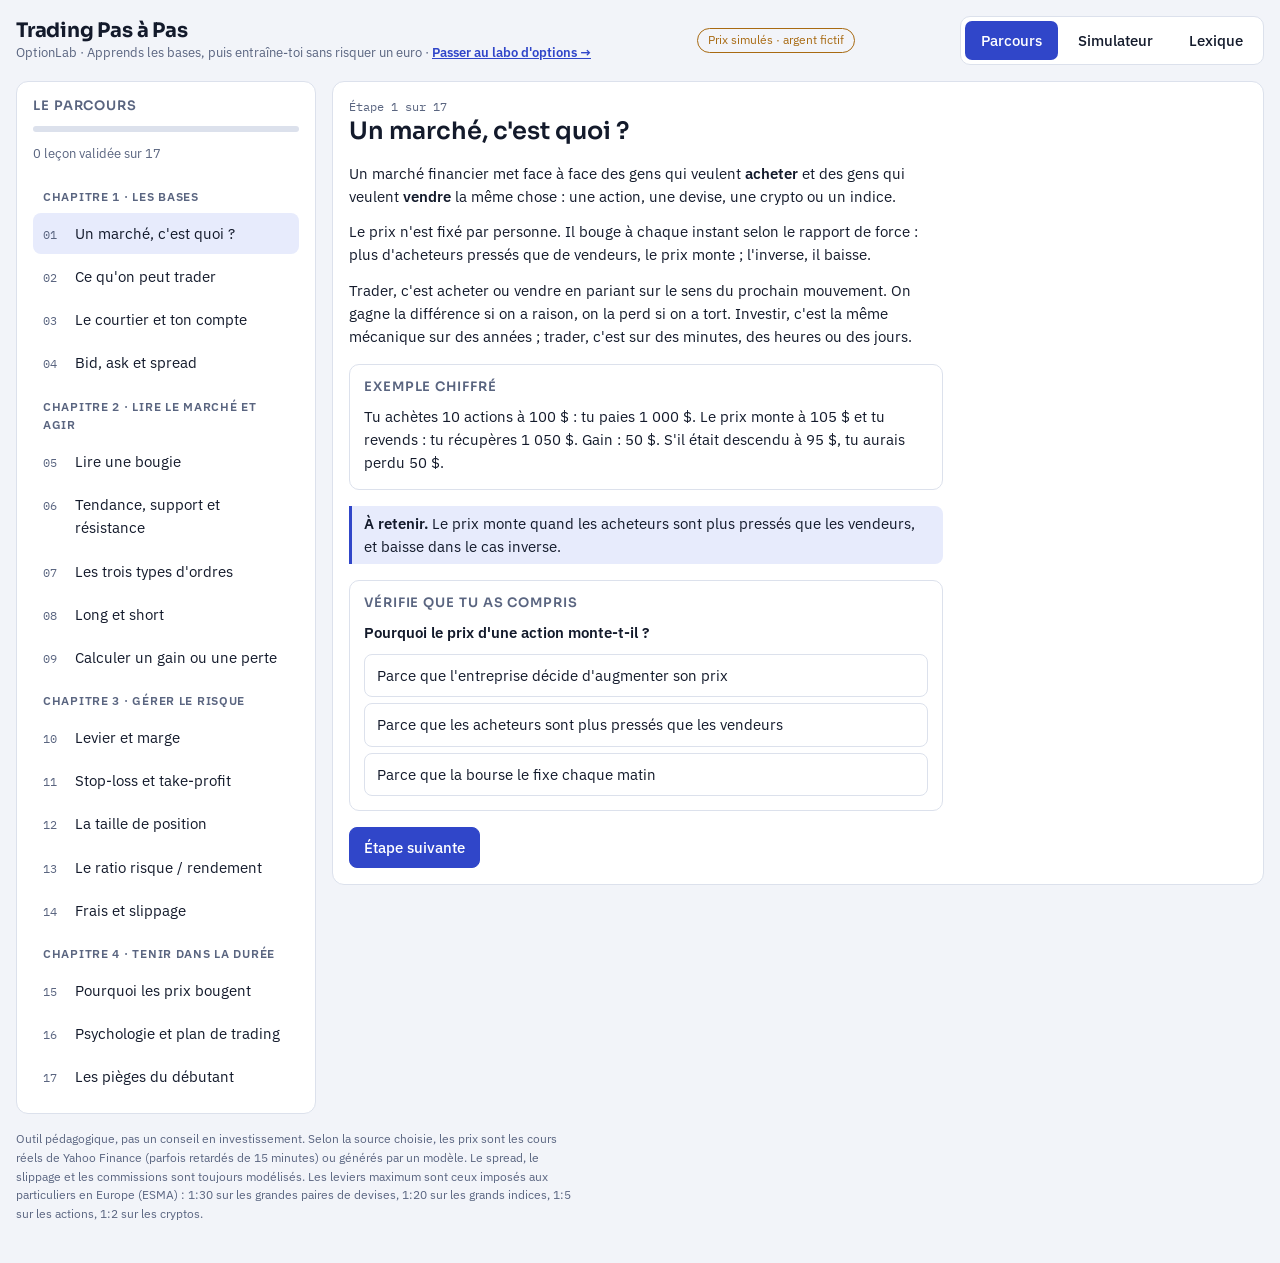
==== commit 728d0a11: "Trading Pas à Pas en page d'accueil, labo d'options sur /labo" ====
--- a/frontend/trading.html
+++ b/frontend/trading.html
@@ -4,7 +4,15 @@
 <meta charset="utf-8">
 <meta name="viewport" content="width=device-width, initial-scale=1, viewport-fit=cover">
 <meta name="description" content="Apprendre les bases du trading pas à pas et s'entraîner sur un simulateur avec les cours réels. Outil éducatif, pas de conseil en investissement.">
-<title>Trading Pas à Pas</title>
+<title>OptionLab — Trading Pas à Pas</title>
+<meta property="og:type" content="website">
+<meta property="og:url" content="https://optionlab.fr/">
+<meta property="og:title" content="OptionLab — Trading Pas à Pas">
+<meta property="og:description" content="Apprendre les bases du trading pas à pas, puis s'entraîner sur un simulateur avec les cours réels. Ensuite, le labo d'options. Gratuit, sans argent réel.">
+<meta property="og:image" content="https://optionlab.fr/static/og.png">
+<meta property="og:image:width" content="1200">
+<meta property="og:image:height" content="627">
+<link rel="icon" href="data:image/svg+xml,%3Csvg xmlns='http://www.w3.org/2000/svg' viewBox='0 0 32 32'%3E%3Crect width='32' height='32' rx='7' fill='%230f1420'/%3E%3Cpath d='M5 24 L12 24 L14 8 L18 8 L20 24 L27 24' fill='none' stroke='%234f8cff' stroke-width='3' stroke-linejoin='round'/%3E%3C/svg%3E">
 <link rel="stylesheet" href="https://fonts.googleapis.com/css2?family=Sora:wght@500;600;700&family=IBM+Plex+Sans:wght@400;500;600&family=IBM+Plex+Mono:wght@400;500&display=swap">
 <style>
 html{-webkit-text-size-adjust:100%}body{margin:0}img{max-width:100%}
@@ -157,7 +165,7 @@
   <header class="top">
     <div class="brand">
       <h1>Trading Pas à Pas</h1>
-      <small><a href="/" style="color:var(--accent)">← Retour à OptionLab</a> · Apprends les bases, puis entraîne-toi sans risquer un euro</small>
+      <small>OptionLab · Apprends les bases, puis entraîne-toi sans risquer un euro · <a href="/labo" style="color:var(--accent);font-weight:600">Passer au labo d'options →</a></small>
     </div>
     <span class="sim-tag" id="srctag">Prix simulés · argent fictif</span>
     <nav class="views" role="tablist" aria-label="Vues">
